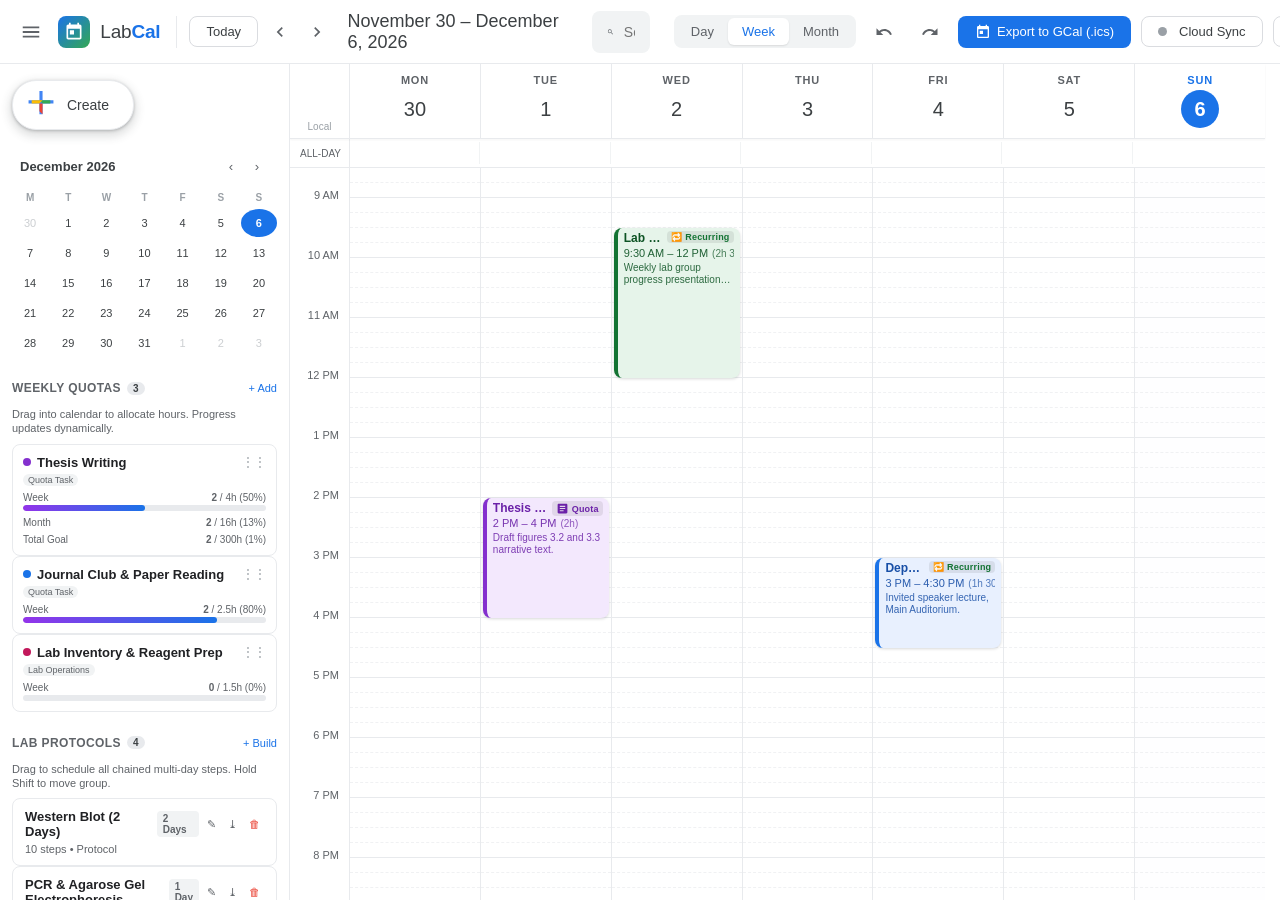
==== index.html @ bf4b74c9 "Add touch support and a phone layout The README advertises phone/tablet use, but every interaction w" ====
<!DOCTYPE html>
<html lang="en">
<head>
  <meta charset="UTF-8">
  <meta name="viewport" content="width=device-width, initial-scale=1.0">
  <title>LabCal - Biology & Research Calendar</title>
  <link rel="manifest" href="manifest.json">
  <link rel="icon" type="image/svg+xml" href="icons/icon.svg">
  <link rel="apple-touch-icon" href="icons/icon-192.png">
  <meta name="theme-color" content="#1a73e8">
  <meta name="mobile-web-app-capable" content="yes">
  <meta name="apple-mobile-web-app-capable" content="yes">
  <meta name="apple-mobile-web-app-status-bar-style" content="default">
  <meta name="apple-mobile-web-app-title" content="LabCal">
  <link rel="stylesheet" href="css/main.css">
  <link rel="stylesheet" href="css/calendar.css">
  <link rel="stylesheet" href="css/sidebar.css">
  <link rel="stylesheet" href="css/modal.css">
  <link rel="stylesheet" href="css/responsive.css">
</head>
<body>
  <!-- Top Application Header (Google Calendar Style) -->
  <header class="app-header">
    <div class="header-left">
      <button class="icon-btn" id="sidebarToggleBtn" title="Toggle Sidebar">
        <svg viewBox="0 0 24 24" width="22" height="22" fill="currentColor">
          <path d="M3 18h18v-2H3v2zm0-5h18v-2H3v2zm0-7v2h18V6H3z"/>
        </svg>
      </button>

      <a href="#" class="app-logo">
        <div class="app-logo-icon">
          <svg viewBox="0 0 24 24" width="20" height="20" fill="currentColor">
            <path d="M19 3h-1V1h-2v2H8V1H6v2H5c-1.1 0-2 .9-2 2v14c0 1.1.9 2 2 2h14c1.1 0 2-.9 2-2V5c0-1.1-.9-2-2-2zm0 16H5V8h14v11zM7 10h5v5H7z"/>
          </svg>
        </div>
        <div class="app-logo-text">Lab<span>Cal</span></div>
      </a>

      <div class="nav-controls">
        <button class="btn btn-outline" id="todayBtn">Today</button>
        <button class="icon-btn" id="prevBtn" title="Previous">
          <svg viewBox="0 0 24 24" width="20" height="20" fill="currentColor"><path d="M15.41 7.41L14 6l-6 6 6 6 1.41-1.41L10.83 12z"/></svg>
        </button>
        <button class="icon-btn" id="nextBtn" title="Next">
          <svg viewBox="0 0 24 24" width="20" height="20" fill="currentColor"><path d="M10 6L8.59 7.41 13.17 12l-4.58 4.59L10 18l6-6z"/></svg>
        </button>
        <div class="current-date-title" id="currentDateTitle">October 2026</div>
      </div>
    </div>

    <div class="header-middle">
      <div class="search-box">
        <svg viewBox="0 0 24 24"><path d="M15.5 14h-.79l-.28-.27A6.471 6.471 0 0 0 16 9.5 6.5 6.5 0 1 0 9.5 16c1.61 0 3.09-.59 4.23-1.57l.27.28v.79l5 4.99L20.49 19l-4.99-5zm-6 0C7.01 14 5 11.99 5 9.5S7.01 5 9.5 5 14 7.01 14 9.5 11.99 14 9.5 14z"/></svg>
        <input type="text" id="searchInput" placeholder="Search events, protocols, or bench notes..." autocomplete="off">
      </div>
    </div>

    <div class="header-right">
      <div class="view-selector">
        <button class="view-btn" data-view="day">Day</button>
        <button class="view-btn active" data-view="week">Week</button>
        <button class="view-btn" data-view="month">Month</button>
      </div>

      <button class="icon-btn" id="undoBtn" title="Undo (Ctrl+Z)">
        <svg viewBox="0 0 24 24" width="18" height="18" fill="currentColor"><path d="M12.5 8c-2.65 0-5.05.99-6.9 2.6L2 7v9h9l-3.62-3.62c1.39-1.16 3.16-1.88 5.12-1.88 3.54 0 6.55 2.31 7.6 5.5l2.37-.78C21.08 11.03 17.15 8 12.5 8z"/></svg>
      </button>

      <button class="icon-btn" id="redoBtn" title="Redo (Ctrl+Y)">
        <svg viewBox="0 0 24 24" width="18" height="18" fill="currentColor"><path d="M18.4 10.6C16.55 8.99 14.15 8 11.5 8c-4.65 0-8.58 3.03-9.96 7.22L3.9 16c1.05-3.19 4.05-5.5 7.6-5.5 1.95 0 3.73.72 5.12 1.88L13 16h9V7l-3.6 3.6z"/></svg>
      </button>

      <button class="btn btn-primary" id="directGcalBtn" title="Direct 1-Click Export to Google Calendar format (.ics)">
        <svg viewBox="0 0 24 24" width="16" height="16" fill="currentColor"><path d="M19 3h-1V1h-2v2H8V1H6v2H5c-1.1 0-2 .9-2 2v14c0 1.1.9 2 2 2h14c1.1 0 2-.9 2-2V5c0-1.1-.9-2-2-2zm0 16H5V8h14v11zM7 10h5v5H7z"/></svg>
        Export to GCal (.ics)
      </button>

      <button class="btn btn-outline" id="cloudSyncBtn" title="Cloud Sync & Multi-Device Settings">
        <span class="sync-dot sync-dot-local" id="cloudSyncIndicator"></span>
        <span id="cloudSyncLabel">Cloud Sync</span>
      </button>

      <button class="install-pwa-btn hidden" id="installPwaBtn" title="Install LabCal on this device">
        📲 Install App
      </button>

      <div class="export-dropdown-wrapper">
        <button class="btn btn-outline" id="exportMenuBtn">
          More ▾
        </button>
        <div class="create-menu-dropdown hidden" id="exportDropdown">
          <div class="create-menu-item" id="exportIcsBtn">
            <svg viewBox="0 0 24 24"><path d="M19 3h-1V1h-2v2H8V1H6v2H5c-1.1 0-2 .9-2 2v14c0 1.1.9 2 2 2h14c1.1 0 2-.9 2-2V5c0-1.1-.9-2-2-2zm0 16H5V8h14v11z"/></svg>
            Export iCalendar (.ics)
          </div>
          <div class="create-menu-item" id="exportJsonBtn">
            <svg viewBox="0 0 24 24"><path d="M14 2H6c-1.1 0-1.99.9-1.99 2L4 20c0 1.1.89 2 1.99 2H18c1.1 0 2-.9 2-2V8l-6-6zm2 16H8v-2h8v2zm0-4H8v-2h8v2zm-3-5V3.5L18.5 9H13z"/></svg>
            Export Full Backup (.json)
          </div>
          <div class="create-menu-item" id="importJsonTriggerBtn">
            <svg viewBox="0 0 24 24"><path d="M9 16h6v-6h4l-7-7-7 7h4v6zm-4 2h14v2H5v-2z"/></svg>
            Import Backup (.json)
          </div>
        </div>
      </div>
      <input type="file" id="jsonFileInput" accept=".json" class="hidden">
    </div>
  </header>

  <!-- Application Main Area -->
  <main class="app-main">
    <!-- Left Sidebar -->
    <aside class="app-sidebar" id="appSidebar">
      <!-- Create Action Button -->
      <div class="create-action-wrapper">
        <button class="btn-create-main" id="createMainBtn">
          <svg class="create-plus-icon" viewBox="0 0 36 36">
            <path fill="#4285F4" d="M16 16v14h4V16h14v-4H20V-2h-4v14H2v4z"/>
            <path fill="#34A853" d="M30 16H20l-4-4h14z"/>
            <path fill="#FBBC05" d="M6 16h10l4-4H6z"/>
            <path fill="#EA4335" d="M20 16v14l-4-4V16z"/>
          </svg>
          Create
        </button>
        <div class="create-menu-dropdown hidden" id="createDropdown">
          <div class="create-menu-item" id="createEventOption">
            <svg viewBox="0 0 24 24"><path d="M19 13h-6v6h-2v-6H5v-2h6V5h2v6h6v2z"/></svg>
            New Calendar Event
          </div>
          <div class="create-menu-item" id="createProtocolOption">
            <svg viewBox="0 0 24 24"><path d="M19 19v1a1 1 0 0 1-1 1H6a1 1 0 0 1-1-1v-1l4-5V8a1 1 0 0 1-1-1V5a1 1 0 0 1 1-1h6a1 1 0 0 1 1 1v2a1 1 0 0 1-1 1v6l4 5z"/></svg>
            Build Custom Protocol
          </div>
          <div class="create-menu-item" id="createQuotaOption">
            <svg viewBox="0 0 24 24"><path d="M19 3H5c-1.1 0-2 .9-2 2v14c0 1.1.9 2 2 2h14c1.1 0 2-.9 2-2V5c0-1.1-.9-2-2-2zm-5 14H7v-2h7v2zm3-4H7v-2h10v2zm0-4H7V7h10v2z"/></svg>
            Add Weekly Quota Goal
          </div>
        </div>
      </div>

      <!-- Mini Calendar Datepicker Widget -->
      <div class="mini-calendar-widget" id="miniCalendarWidget"></div>

      <!-- Weekly Quotas & Flexible Tasks Section -->
      <div class="sidebar-section">
        <div class="sidebar-section-header">
          <div class="sidebar-section-title">
            <span>Weekly Quotas</span>
            <span class="section-badge" id="quotaCountBadge">3</span>
          </div>
          <button class="section-action-btn" id="addQuotaLinkBtn">+ Add</button>
        </div>
        <p style="font-size: 11px; color: var(--google-grey-700); line-height: 1.3;">
          Drag into calendar to allocate hours. Progress updates dynamically.
        </p>
        <div class="quotas-list" id="sidebarQuotasList"></div>
      </div>

      <!-- Protocol Templates Library Section -->
      <div class="sidebar-section">
        <div class="sidebar-section-header">
          <div class="sidebar-section-title">
            <span>Lab Protocols</span>
            <span class="section-badge" id="protocolCountBadge">4</span>
          </div>
          <button class="section-action-btn" id="buildProtocolLinkBtn">+ Build</button>
        </div>
        <p style="font-size: 11px; color: var(--google-grey-700); line-height: 1.3;">
          Drag to schedule all chained multi-day steps. Hold Shift to move group.
        </p>
        <div class="protocols-list" id="sidebarProtocolsList"></div>
      </div>

      <!-- Quick Event Classes (Single Drag Chips) -->
      <div class="sidebar-section">
        <div class="sidebar-section-header">
          <div class="sidebar-section-title">Quick Event Classes</div>
          <button class="section-action-btn" id="addQuickClassLinkBtn">+ New</button>
        </div>
        <div class="event-classes-grid" id="sidebarEventClassesGrid"></div>
      </div>

      <!-- Category Filter Toggles -->
      <div class="sidebar-section">
        <div class="sidebar-section-header">
          <div class="sidebar-section-title">Filter Calendars</div>
          <button class="section-action-btn" id="addCategoryLinkBtn">+ New</button>
        </div>
        <div class="category-filters-list" id="sidebarCategoryFilters"></div>
      </div>
    </aside>

    <!-- Calendar Viewport -->
    <div class="cal-container" id="calendarContainer"></div>
  </main>

  <!-- Event Edit / View Modal -->
  <div class="modal-backdrop hidden" id="eventEditModal">
    <div class="modal-dialog">
      <div class="modal-header">
        <h3 class="modal-title" id="eventModalTitle">Edit Event</h3>
        <button class="modal-close-btn" id="eventModalCloseBtn">✕</button>
      </div>
      <div class="modal-body">
        <input type="hidden" id="editEventId">

        <div class="form-group full-width">
          <label>Event Title</label>
          <input type="text" class="input-text" id="editEventTitle" placeholder="e.g. SDS-PAGE Run">
        </div>

        <div style="margin-bottom: 12px; display: flex; align-items: center; gap: 8px;">
          <input type="checkbox" id="editEventIsAllDay" style="cursor: pointer; width: 15px; height: 15px; accent-color: var(--google-blue);">
          <label for="editEventIsAllDay" style="font-size: 13px; font-weight: 500; cursor: pointer; user-select: none;">All day / Multi-day banner event</label>
        </div>

        <div class="form-row-3" id="editEventTimeRow">
          <div class="form-group">
            <label>Date</label>
            <input type="date" class="input-text" id="editEventDate">
          </div>
          <div class="form-group">
            <label>Start Time</label>
            <input type="time" class="input-text" id="editEventStartTime" step="900">
          </div>
          <div class="form-group">
            <label>End Time</label>
            <input type="time" class="input-text" id="editEventEndTime" step="900">
          </div>
        </div>

        <div class="form-row-2 hidden" id="editEventDateRangeRow">
          <div class="form-group">
            <label>Start Date</label>
            <input type="date" class="input-text" id="editEventStartDate">
          </div>
          <div class="form-group">
            <label>End Date</label>
            <input type="date" class="input-text" id="editEventEndDate">
          </div>
        </div>

        <div class="form-row-2">
          <div class="form-group">
            <label>Category</label>
            <select class="input-select" id="editEventCategory">
              <option value="Meeting">Meeting (Green)</option>
              <option value="Protocol">Protocol (Blue)</option>
              <option value="Bench Work">Bench Work (Blue)</option>
              <option value="Quota Task">Cognitive / Quota Task (Purple)</option>
              <option value="Instrumentation">Instrumentation (Orange)</option>
              <option value="Lab Operations">Lab Operations (Pink)</option>
            </select>
          </div>
          <div class="form-group">
            <label>Color Accent</label>
            <select class="input-select" id="editEventColor">
              <option value="ocean">Ocean Blue</option>
              <option value="emerald">Emerald Green</option>
              <option value="lavender">Lavender Purple</option>
              <option value="amber">Amber Orange</option>
              <option value="rose">Rose Pink</option>
              <option value="cyan">Cyan Teal</option>
            </select>
          </div>
        </div>

        <div class="form-group full-width" id="protocolInfoBanner"></div>

        <div class="form-group full-width">
          <label>Bench Notes & Reagents</label>
          <textarea class="input-textarea" id="editEventNotes" rows="3" placeholder="Reagents, equipment booked, antibody dilutions, incubation temps..."></textarea>
        </div>
      </div>
      <div class="modal-footer">
        <button type="button" class="btn btn-outline" id="modalSplitBtn">Split</button>
        <button type="button" class="btn btn-outline" id="modalDuplicateBtn">Duplicate</button>
        <button type="button" class="btn btn-outline" style="color:var(--google-red); border-color:#fce8e6;" id="modalDeleteBtn">Delete</button>
        <button type="button" class="btn btn-primary" id="modalSaveBtn">Save Changes</button>
      </div>
    </div>
  </div>

  <!-- Interactive Protocol Builder Modal -->
  <div class="modal-backdrop hidden" id="protocolBuilderModal">
    <div class="modal-dialog modal-lg">
      <div class="modal-header">
        <h3 class="modal-title">Protocol Builder & Timeline Sequencer</h3>
        <button class="modal-close-btn" id="protoBuildCloseBtn">✕</button>
      </div>
      <div class="modal-body">
        <div class="form-row-3">
          <div class="form-group" style="grid-column: span 2;">
            <label>Protocol Name</label>
            <input type="text" class="input-text" id="protoBuildName" placeholder="e.g. Immunofluorescence Staining (2 Days)">
          </div>
          <div class="form-group">
            <label>Theme Color</label>
            <select class="input-select" id="protoBuildColor">
              <option value="ocean">Ocean Blue</option>
              <option value="emerald">Emerald Green</option>
              <option value="lavender">Lavender Purple</option>
              <option value="amber">Amber Orange</option>
              <option value="rose">Rose Pink</option>
              <option value="cyan">Cyan Teal</option>
            </select>
          </div>
        </div>

        <div class="form-row-2">
          <div class="form-group">
            <label>Category</label>
            <input type="text" class="input-text" id="protoBuildCategory" value="Molecular Biology">
          </div>
          <div class="form-group">
            <label>Description / Overview</label>
            <input type="text" class="input-text" id="protoBuildDesc" placeholder="Brief protocol objective or reference">
          </div>
        </div>

        <!-- Live Visual Timeline Preview -->
        <div class="proto-timeline-preview-container">
          <div class="timeline-preview-heading">Sequential Execution Timeline Preview</div>
          <div id="protoBuildTimelinePreview"></div>
        </div>

        <!-- Steps List Section -->
        <div class="proto-steps-section">
          <div class="proto-steps-header">
            <label style="font-size: 12px; font-weight:700;">Protocol Steps & Gaps</label>
            <button type="button" class="btn btn-secondary btn-sm" id="protoBuildAddStepBtn">+ Add Step</button>
          </div>
          <div id="protoBuildStepsList" style="display:flex; flex-direction:column; gap:10px;"></div>
        </div>
      </div>
      <div class="modal-footer">
        <button type="button" class="btn btn-outline" id="protoBuildCancelBtn">Cancel</button>
        <button type="button" class="btn btn-primary" id="protoBuildSaveBtn">Save Protocol to Library</button>
      </div>
    </div>
  </div>

  <!-- Weekly / Monthly / Total Quota Goal Setup & Edit Modal -->
  <div class="modal-backdrop hidden" id="quotaCreatorModal">
    <div class="modal-dialog">
      <div class="modal-header">
        <h3 class="modal-title" id="quotaModalTitle">Goal & Quota Setup</h3>
        <button class="modal-close-btn" id="quotaModalCloseBtn">✕</button>
      </div>
      <div class="modal-body">
        <input type="hidden" id="quotaEditId">
        <div class="form-group full-width">
          <label>Goal Title</label>
          <input type="text" class="input-text" id="quotaTitleInput" placeholder="e.g. Electrophysiology Basics, Thesis Writing, Deep Work">
        </div>
        <div class="form-row-3">
          <div class="form-group">
            <label>Weekly Target (h)</label>
            <input type="number" class="input-text" id="quotaWeeklyHoursInput" placeholder="e.g. 4.0 (optional)" step="0.5" min="0" max="168">
          </div>
          <div class="form-group">
            <label>Monthly Target (h)</label>
            <input type="number" class="input-text" id="quotaMonthlyHoursInput" placeholder="e.g. 16.0 (optional)" step="0.5" min="0" max="720">
          </div>
          <div class="form-group">
            <label>Total Goal (h)</label>
            <input type="number" class="input-text" id="quotaTotalHoursInput" placeholder="e.g. 300 (optional)" step="1" min="0" max="5000">
          </div>
        </div>
        <div class="form-row-2">
          <div class="form-group">
            <label>Color Accent</label>
            <select class="input-select" id="quotaColorSelect">
              <option value="lavender">Lavender Purple</option>
              <option value="ocean">Ocean Blue</option>
              <option value="emerald">Emerald Green</option>
              <option value="amber">Amber Orange</option>
              <option value="rose">Rose Pink</option>
              <option value="cyan">Cyan Teal</option>
            </select>
          </div>
          <div class="form-group">
            <label>Link Across Categories (Optional)</label>
            <div id="quotaCategoriesCheckboxes" style="display:flex; flex-wrap:wrap; gap:8px; margin-top:6px;"></div>
          </div>
        </div>
        <div class="form-group full-width">
          <label>Description / Notes</label>
          <input type="text" class="input-text" id="quotaDescInput" placeholder="Techniques, objectives, milestones...">
        </div>
      </div>
      <div class="modal-footer">
        <button type="button" class="btn btn-outline" id="quotaCancelBtn">Cancel</button>
        <button type="button" class="btn btn-primary" id="quotaSaveBtn">Save Goal</button>
      </div>
    </div>
  </div>

  <!-- Quick Event Class Edit / Create Modal -->
  <div class="modal-backdrop hidden" id="quickClassModal">
    <div class="modal-dialog" style="max-width: 440px;">
      <div class="modal-header">
        <h3 class="modal-title" id="quickClassModalTitle">Quick Event Class</h3>
        <button class="modal-close-btn" id="quickClassModalCloseBtn">✕</button>
      </div>
      <div class="modal-body">
        <input type="hidden" id="quickClassEditId">
        <div class="form-group full-width">
          <label>Class Title</label>
          <input type="text" class="input-text" id="quickClassTitleInput" placeholder="e.g. Patch Clamp, Western Blot Preparation">
        </div>
        <div class="form-row-2">
          <div class="form-group">
            <label>Default Duration (Minutes)</label>
            <input type="number" class="input-text" id="quickClassDurationInput" value="60" step="15" min="15" max="720">
          </div>
          <div class="form-group">
            <label>Category</label>
            <select class="input-select" id="quickClassCategorySelect"></select>
          </div>
        </div>
        <div class="form-group full-width">
          <label>Color Accent</label>
          <select class="input-select" id="quickClassColorSelect">
            <option value="ocean">Ocean Blue</option>
            <option value="emerald">Emerald Green</option>
            <option value="lavender">Lavender Purple</option>
            <option value="amber">Amber Orange</option>
            <option value="rose">Rose Pink</option>
            <option value="cyan">Cyan Teal</option>
          </select>
        </div>
      </div>
      <div class="modal-footer">
        <button type="button" class="btn btn-outline" id="quickClassCancelBtn">Cancel</button>
        <button type="button" class="btn btn-primary" id="quickClassSaveBtn">Save Class</button>
      </div>
    </div>
  </div>

  <!-- Calendar Category / Filter Edit / Create Modal -->
  <div class="modal-backdrop hidden" id="categoryModal">
    <div class="modal-dialog" style="max-width: 420px;">
      <div class="modal-header">
        <h3 class="modal-title" id="categoryModalTitle">Calendar Category</h3>
        <button class="modal-close-btn" id="categoryModalCloseBtn">✕</button>
      </div>
      <div class="modal-body">
        <input type="hidden" id="categoryEditOldName">
        <div class="form-group full-width">
          <label>Category Name</label>
          <input type="text" class="input-text" id="categoryNameInput" placeholder="e.g. Teaching, Computational, Clinical">
        </div>
        <div class="form-group full-width">
          <label>Color Accent</label>
          <select class="input-select" id="categoryColorSelect">
            <option value="ocean">Ocean Blue</option>
            <option value="emerald">Emerald Green</option>
            <option value="lavender">Lavender Purple</option>
            <option value="amber">Amber Orange</option>
            <option value="rose">Rose Pink</option>
            <option value="cyan">Cyan Teal</option>
          </select>
        </div>
      </div>
      <div class="modal-footer">
        <button type="button" class="btn btn-outline" id="categoryCancelBtn">Cancel</button>
        <button type="button" class="btn btn-primary" id="categorySaveBtn">Save Category</button>
      </div>
    </div>
  </div>

  <!-- Floating Quick Create Popover (GCal style) -->
  <div class="quick-create-popover hidden" id="quickCreatePopover">
    <div class="popover-header">
      <input type="text" class="popover-title-input" id="popoverTitleInput" placeholder="Add title" autocomplete="off">
      <button class="popover-close-btn" id="popoverCloseBtn" title="Close (Esc)">✕</button>
    </div>
    <div class="popover-body">
      <div class="popover-time-row">
        <svg viewBox="0 0 24 24" width="16" height="16" fill="currentColor"><path d="M11.99 2C6.47 2 2 6.48 2 12s4.47 10 9.99 10C17.52 22 22 17.52 22 12S17.52 2 11.99 2zM12 20c-4.42 0-8-3.58-8-8s3.58-8 8-8 8 3.58 8 8-3.58 8-8 8zm.5-13H11v6l5.25 3.15.75-1.23-4.5-2.67z"/></svg>
        <span id="popoverTimeLabel">10:00 AM – 11:00 AM</span>
      </div>
      <div class="popover-controls-row">
        <select class="input-select popover-select" id="popoverCategorySelect"></select>
      </div>
    </div>
    <div class="popover-footer">
      <button type="button" class="btn btn-outline btn-sm" id="popoverMoreOptionsBtn">More options</button>
      <button type="button" class="btn btn-primary btn-sm" id="popoverSaveBtn">Save</button>
    </div>
  </div>

  <!-- Recurring Series Occurrence Edit Prompt Modal -->
  <div class="modal-backdrop hidden" id="seriesPromptModal">
    <div class="modal-dialog" style="max-width: 440px;">
      <div class="modal-header">
        <h3 class="modal-title" id="seriesPromptTitle">Edit Recurring Event</h3>
        <button class="modal-close-btn" id="seriesPromptCloseBtn">✕</button>
      </div>
      <div class="modal-body">
        <p style="font-size: 13px; color: var(--google-grey-800); margin-bottom: 8px;" id="seriesPromptDescription">
          This is an occurrence of a recurring series. How would you like to apply your changes?
        </p>
        <div style="display: flex; flex-direction: column; gap: 10px; margin-top: 6px;">
          <label style="display: flex; align-items: flex-start; gap: 10px; font-size: 13px; cursor: pointer;">
            <input type="radio" name="seriesEditScope" value="this" checked style="margin-top: 3px;">
            <div>
              <strong>This occurrence only</strong>
              <div style="font-size: 11px; color: var(--google-grey-700);">Changes apply only to this specific date.</div>
            </div>
          </label>
          <label style="display: flex; align-items: flex-start; gap: 10px; font-size: 13px; cursor: pointer;">
            <input type="radio" name="seriesEditScope" value="following" style="margin-top: 3px;">
            <div>
              <strong>This and all following events</strong>
              <div style="font-size: 11px; color: var(--google-grey-700);">Applies changes from this date forward.</div>
            </div>
          </label>
          <label style="display: flex; align-items: flex-start; gap: 10px; font-size: 13px; cursor: pointer;">
            <input type="radio" name="seriesEditScope" value="all" style="margin-top: 3px;">
            <div>
              <strong>All events in series</strong>
              <div style="font-size: 11px; color: var(--google-grey-700);">Modifies every occurrence across the calendar.</div>
            </div>
          </label>
        </div>
      </div>
      <div class="modal-footer">
        <button type="button" class="btn btn-outline" id="seriesPromptCancelBtn">Cancel</button>
        <button type="button" class="btn btn-primary" id="seriesPromptConfirmBtn">Apply</button>
      </div>
    </div>
  </div>

  <!-- Cloud Sync Conflict Modal -->
  <div class="modal-backdrop hidden" id="syncConflictModal">
    <div class="modal-dialog" style="max-width: 460px;">
      <div class="modal-header">
        <h3 class="modal-title">Sync Conflict</h3>
      </div>
      <div class="modal-body">
        <p style="font-size: 13px; color: var(--google-grey-800); margin-bottom: 8px;" id="syncConflictDescription">
          The cloud copy was changed on another device, and this device also has changes that were not synced yet.
          Which version do you want to keep? The other version will be replaced.
        </p>
        <p style="font-size: 12px; color: var(--google-grey-700);">
          Tip: download a backup of this device first if you are unsure.
        </p>
      </div>
      <div class="modal-footer" style="flex-wrap: wrap; gap: 8px;">
        <button type="button" class="btn btn-outline" id="syncConflictBackupBtn">Download backup of this device</button>
        <button type="button" class="btn btn-outline" id="syncConflictCancelBtn">Decide later</button>
        <button type="button" class="btn btn-outline" id="syncConflictCloudBtn">Use cloud version</button>
        <button type="button" class="btn btn-primary" id="syncConflictLocalBtn">Keep this device's version</button>
      </div>
    </div>
  </div>

  <!-- Right-Click Context Menu -->
  <div class="context-menu hidden" id="eventContextMenu">
    <div class="context-menu-item" data-action="edit">
      <svg viewBox="0 0 24 24"><path d="M3 17.25V21h3.75L17.81 9.94l-3.75-3.75L3 17.25zM20.71 7.04c.39-.39.39-1.02 0-1.41l-2.34-2.34a.9959.9959 0 0 0-1.41 0l-1.83 1.83 3.75 3.75 1.83-1.83z"/></svg>
      Edit Details...
    </div>
    <div class="context-menu-item" data-action="split">
      <svg viewBox="0 0 24 24"><path d="M19 15v4H5v-4h14m1-2H4c-.55 0-1 .45-1 1v6c0 .55.45 1 1 1h16c.55 0 1-.45 1-1v-6c0-.55-.45-1-1-1zm-1-8V9H5V5h14m1-2H4c-.55 0-1 .45-1 1v6c0 .55.45 1 1 1h16c.55 0 1-.45 1-1V4c0-.55-.45-1-1-1z"/></svg>
      Split in Half
    </div>
    <div class="context-menu-item" data-action="duplicate">
      <svg viewBox="0 0 24 24"><path d="M16 1H4c-1.1 0-2 .9-2 2v14h2V3h12V1zm3 4H8c-1.1 0-2 .9-2 2v14c0 1.1.9 2 2 2h11c1.1 0 2-.9 2-2V7c0-1.1-.9-2-2-2zm0 16H8V7h11v14z"/></svg>
      Duplicate
    </div>
    <div class="context-menu-divider"></div>
    <div class="context-menu-item" data-action="shift-group">
      <svg viewBox="0 0 24 24"><path d="M10 9h4V6h3l-5-5-5 5h3v3zm-1 1H6V7l-5 5 5 5v-3h3v-4zm14 2l-5-5v3h-3v4h3v3l5-5zm-9 3h-4v3H7l5 5 5-5h-3v-3z"/></svg>
      Shift Entire Protocol Run...
    </div>
    <div class="context-menu-item" data-action="cascade-shift">
      <svg viewBox="0 0 24 24"><path d="M16 13h-3V3h-2v10H8l4 4 4-4zM4 19v2h16v-2H4z"/></svg>
      Cascade Downstream Steps...
    </div>
    <div class="context-menu-item danger-item" data-action="delete-group">
      <svg viewBox="0 0 24 24"><path d="M6 19c0 1.1.9 2 2 2h8c1.1 0 2-.9 2-2V7H6v12zM19 4h-3.5l-1-1h-5l-1 1H5v2h14V4z"/></svg>
      Delete Entire Protocol Run
    </div>
    <div class="context-menu-divider"></div>
    <div class="context-menu-item danger-item" data-action="delete">
      <svg viewBox="0 0 24 24"><path d="M6 19c0 1.1.9 2 2 2h8c1.1 0 2-.9 2-2V7H6v12zM19 4h-3.5l-1-1h-5l-1 1H5v2h14V4z"/></svg>
      Delete Event
    </div>
  </div>

  <!-- Hidden File Input for Single Protocol Import -->
  <input type="file" id="protocolFileInput" accept=".json,.protocol.json" class="hidden">

  <!-- Cloud Sync & Multi-Device Setup Modal -->
  <div class="modal-overlay hidden" id="cloudSyncModal">
    <div class="modal-card" style="max-width: 580px;">
      <div class="modal-header">
        <div class="modal-title">☁️ Multi-Device Cloud Sync</div>
        <button class="modal-close-btn" id="cloudSyncCloseBtn">&times;</button>
      </div>
      <div class="modal-body">
        <!-- Live Connection Status Card -->
        <div class="sync-status-card" id="syncStatusCard">
          <div class="sync-status-info">
            <span class="sync-dot sync-dot-local" id="syncModalStatusDot"></span>
            <div>
              <div class="sync-status-text" id="syncModalStatusText">Local Storage Only</div>
              <div class="sync-status-subtext" id="syncModalStatusSubtext">Not connected to cloud</div>
            </div>
          </div>
          <div style="display:flex; gap:6px;">
            <button class="btn btn-primary hidden" id="syncNowBtn" style="padding: 6px 12px; font-size:12px;">Sync Now</button>
            <button class="btn btn-outline hidden" id="signOutBtn" style="padding: 6px 12px; font-size:12px;">Disconnect</button>
          </div>
        </div>

        <!-- Navigation Tabs -->
        <div class="sync-tabs-nav">
          <button class="sync-tab-btn active" data-tab="account" id="tabAccountBtn">Account & Login</button>
          <button class="sync-tab-btn" data-tab="config" id="tabConfigBtn">Database & Privacy (E2EE)</button>
          <button class="sync-tab-btn" data-tab="guide" id="tabGuideBtn">60s Setup Guide</button>
        </div>

        <!-- Tab 1: Account Login / Signup -->
        <div id="syncTabAccount">
          <div id="authFormsContainer">
            <div class="modal-form-row">
              <label class="modal-label">Email Address</label>
              <input type="email" class="modal-input" id="syncEmailInput" placeholder="scientist@university.edu">
            </div>
            <div class="modal-form-row">
              <label class="modal-label">Password</label>
              <input type="password" class="modal-input" id="syncPasswordInput" placeholder="••••••••••••">
            </div>
            <div style="display:flex; gap:10px; margin-top:14px;">
              <button class="btn btn-primary" id="signInBtn" style="flex:1;">Sign In</button>
              <button class="btn btn-outline" id="signUpBtn" style="flex:1;">Create Account</button>
            </div>
          </div>
          <div id="authLoggedInView" class="hidden" style="padding:14px 0; text-align:center;">
            <p style="font-size:13px; color:var(--google-grey-700); margin-bottom:12px;">
              Your calendar automatically synchronizes in real time across all devices.
            </p>
            <button class="btn btn-primary" id="triggerSyncNowBtn">🔄 Synchronize Now</button>
          </div>
        </div>

        <!-- Tab 2: Database Settings & E2EE -->
        <div id="syncTabConfig" class="hidden">
          <div class="modal-form-row">
            <label class="modal-label">Supabase Project URL</label>
            <input type="text" class="modal-input" id="syncSupabaseUrlInput" placeholder="https://your-project-id.supabase.co">
            <span style="font-size:11px; color:var(--google-grey-600);">Found in Supabase: Project Settings &rarr; API &rarr; Project URL</span>
          </div>
          <div class="modal-form-row">
            <label class="modal-label">Supabase Public Anon Key</label>
            <input type="password" class="modal-input" id="syncAnonKeyInput" placeholder="eyJhbGciOiJIUzI1NiIsInR5cCI6IkpXVCJ9...">
            <span style="font-size:11px; color:var(--google-grey-600);">Found in Supabase: Project Settings &rarr; API &rarr; Project API keys (anon / public)</span>
          </div>

          <div class="e2ee-callout-box">
            <div style="font-weight:700; display:flex; align-items:center; gap:6px; margin-bottom:4px;">
              🔒 Optional Client-Side Encryption (Zero-Knowledge AES-GCM-256)
            </div>
            <div>
              Set a Passphrase to encrypt all calendar events, protocols, and notes in your browser <strong>before</strong> sending them to the cloud. Even Supabase cannot read your research.
            </div>
          </div>

          <div class="modal-form-row">
            <label class="modal-label">Encryption Passphrase (Optional)</label>
            <input type="password" class="modal-input" id="syncPassphraseInput" placeholder="Leave empty for standard cloud storage">
          </div>

          <div style="display:flex; justify-content:flex-end; margin-top:12px;">
            <button class="btn btn-primary" id="saveSyncConfigBtn">Save Configuration</button>
          </div>
        </div>

        <!-- Tab 3: Setup Guide -->
        <div id="syncTabGuide" class="hidden">
          <div style="font-size:13px; line-height:1.5; color:var(--google-grey-800);">
            <p style="margin-bottom:8px;"><strong>How to get free 24/7 cloud sync in 60 seconds:</strong></p>
            <ol style="padding-left:18px; margin-bottom:12px;">
              <li style="margin-bottom:6px;">Go to <a href="https://supabase.com" target="_blank" style="color:var(--google-blue); font-weight:500;">supabase.com</a> and sign in (free tier).</li>
              <li style="margin-bottom:6px;">Click <strong>New Project</strong> (e.g. name it <code>LabCal</code>).</li>
              <li style="margin-bottom:6px;">Open the <strong>SQL Editor</strong> on the left, paste the snippet below, and click <strong>Run</strong>:</li>
            </ol>
            <div class="sql-code-container">
              <button class="sql-copy-btn" id="copySqlBtn">Copy SQL</button>
              <pre id="sqlSnippetBox" style="margin:0; font-family:inherit;"></pre>
            </div>
            <ol start="4" style="padding-left:18px; margin-top:12px;">
              <li style="margin-bottom:6px;">Go to <strong>Project Settings &rarr; API</strong>, copy your <strong>URL</strong> and <strong>anon key</strong> into the Database Settings tab here.</li>
              <li>Sign up or log in with your email in the Account tab. Done! All your devices will now sync 24/7.</li>
            </ol>
          </div>
        </div>
      </div>
      <div class="modal-footer">
        <button class="btn btn-outline" id="cloudSyncDoneBtn">Close</button>
      </div>
    </div>
  </div>

  <!-- Toast Notification Container -->
  <div class="app-toast" id="appToast">Notification</div>

  <!-- Main JavaScript Bootstrap -->
  <script type="module" src="js/app.js"></script>
</body>
</html>
---- css/main.css ----
/**
 * Lab Calendar - Main Design System & Layout
 * Google Calendar Aesthetic: Clean, Airy, Clutter-Free, Material 3
 */

:root {
  /* Google Calendar Palette */
  --google-blue: #1a73e8;
  --google-blue-hover: #174ea6;
  --google-blue-light: #e8f0fe;
  --google-grey-50: #f8f9fa;
  --google-grey-100: #f1f3f4;
  --google-grey-200: #e8eaed;
  --google-grey-300: #dadce0;
  --google-grey-500: #9aa0a6;
  --google-grey-700: #5f6368;
  --google-grey-800: #3c4043;
  --google-grey-900: #202124;
  --google-red: #ea4335;
  --google-green: #34a853;
  --google-yellow: #fbbc04;

  /* Accent Event Colors */
  --color-ocean-bg: #e8f0fe;
  --color-ocean-border: #1a73e8;
  --color-ocean-text: #174ea6;

  --color-emerald-bg: #e6f4ea;
  --color-emerald-border: #137333;
  --color-emerald-text: #0d5324;

  --color-lavender-bg: #f3e8fd;
  --color-lavender-border: #8430ce;
  --color-lavender-text: #6b21a8;

  --color-amber-bg: #fef7e0;
  --color-amber-border: #b06000;
  --color-amber-text: #8a4b00;

  --color-rose-bg: #fce4ec;
  --color-rose-border: #c2185b;
  --color-rose-text: #ad1457;

  --color-cyan-bg: #e0f7fa;
  --color-cyan-border: #00838f;
  --color-cyan-text: #006064;

  /* Dimensions */
  --header-height: 64px;
  --sidebar-width: 290px;
  --time-gutter-width: 60px;

  /* Typography */
  --font-family: 'Google Sans', -apple-system, BlinkMacSystemFont, 'Segoe UI', Roboto, Helvetica, Arial, sans-serif;
  --radius-sm: 4px;
  --radius-md: 8px;
  --radius-lg: 12px;
  --radius-pill: 24px;
  --shadow-sm: 0 1px 2px 0 rgba(60,64,67,0.3), 0 1px 3px 1px rgba(60,64,67,0.15);
  --shadow-md: 0 1px 3px 0 rgba(60,64,67,0.3), 0 4px 8px 3px rgba(60,64,67,0.15);
  --shadow-lg: 0 8px 16px 0 rgba(60,64,67,0.2);
}

*, *::before, *::after {
  box-sizing: border-box;
  margin: 0;
  padding: 0;
}

body {
  font-family: var(--font-family);
  background-color: #ffffff;
  color: var(--google-grey-900);
  height: 100vh;
  overflow: hidden;
  display: flex;
  flex-direction: column;
  -webkit-font-smoothing: antialiased;
}

/* App Header */
.app-header {
  height: var(--header-height);
  border-bottom: 1px solid var(--google-grey-200);
  display: flex;
  align-items: center;
  justify-content: space-between;
  padding: 0 16px;
  background-color: #ffffff;
  z-index: 100;
  flex-shrink: 0;
}

.header-left {
  display: flex;
  align-items: center;
  gap: 12px;
}

.app-logo {
  display: flex;
  align-items: center;
  gap: 10px;
  text-decoration: none;
  color: var(--google-grey-800);
  padding-right: 16px;
  border-right: 1px solid var(--google-grey-200);
}

.app-logo-icon {
  width: 32px;
  height: 32px;
  background: linear-gradient(135deg, #1a73e8, #34a853);
  border-radius: var(--radius-md);
  display: flex;
  align-items: center;
  justify-content: center;
  color: white;
}

.app-logo-text {
  font-size: 19px;
  font-weight: 500;
  letter-spacing: -0.2px;
  color: var(--google-grey-800);
}

.app-logo-text span {
  color: var(--google-blue);
  font-weight: 600;
}

/* Nav Controls */
.nav-controls {
  display: flex;
  align-items: center;
  gap: 8px;
}

.current-date-title {
  font-size: 18px;
  font-weight: 500;
  color: var(--google-grey-800);
  min-width: 200px;
  margin-left: 8px;
}

/* Header Middle (Search) */
.header-middle {
  flex: 1;
  max-width: 600px;
  margin: 0 24px;
}

.search-box {
  display: flex;
  align-items: center;
  background-color: var(--google-grey-100);
  border-radius: var(--radius-md);
  padding: 0 14px;
  height: 42px;
  transition: all 0.2s ease;
  border: 1px solid transparent;
}

.search-box:focus-within {
  background-color: #ffffff;
  border-color: var(--google-blue);
  box-shadow: 0 1px 3px rgba(0,0,0,0.1);
}

.search-box svg {
  width: 18px;
  height: 18px;
  fill: var(--google-grey-700);
  margin-right: 10px;
}

.search-box input {
  border: none;
  background: transparent;
  width: 100%;
  font-size: 14px;
  font-family: inherit;
  color: var(--google-grey-900);
  outline: none;
}

/* Header Right */
.header-right {
  display: flex;
  align-items: center;
  gap: 10px;
}

.view-selector {
  display: flex;
  background-color: var(--google-grey-100);
  border-radius: var(--radius-md);
  padding: 3px;
}

.view-btn {
  border: none;
  background: transparent;
  padding: 6px 14px;
  font-size: 13px;
  font-weight: 500;
  color: var(--google-grey-700);
  border-radius: 6px;
  cursor: pointer;
  transition: all 0.15s ease;
}

.view-btn.active {
  background-color: #ffffff;
  color: var(--google-blue);
  box-shadow: 0 1px 2px rgba(0,0,0,0.1);
}

/* Buttons */
.btn {
  display: inline-flex;
  align-items: center;
  gap: 6px;
  padding: 7px 16px;
  border-radius: var(--radius-md);
  font-size: 13px;
  font-weight: 500;
  cursor: pointer;
  border: 1px solid transparent;
  transition: all 0.15s ease;
  font-family: inherit;
  white-space: nowrap;
}

.btn-primary {
  background-color: var(--google-blue);
  color: #ffffff;
}
.btn-primary:hover {
  background-color: var(--google-blue-hover);
  box-shadow: 0 1px 3px rgba(26,115,232,0.3);
}

.btn-outline {
  border-color: var(--google-grey-300);
  background-color: #ffffff;
  color: var(--google-grey-800);
}
.btn-outline:hover {
  background-color: var(--google-grey-50);
  border-color: var(--google-grey-500);
}

.export-dropdown-wrapper {
  position: relative;
}

.export-dropdown-wrapper .create-menu-dropdown {
  right: 0;
  left: auto;
  width: 250px;
}

.btn-secondary {
  background-color: var(--google-grey-100);
  color: var(--google-grey-800);
}
.btn-secondary:hover {
  background-color: var(--google-grey-200);
}

.icon-btn {
  width: 36px;
  height: 36px;
  border-radius: 50%;
  border: none;
  background: transparent;
  display: inline-flex;
  align-items: center;
  justify-content: center;
  color: var(--google-grey-700);
  cursor: pointer;
  transition: background-color 0.15s ease;
}
.icon-btn:hover {
  background-color: var(--google-grey-100);
}

/* App Main Container */
.app-main {
  display: flex;
  flex: 1;
  overflow: hidden;
  position: relative;
}

/* General Utilities */
.hidden {
  display: none !important;
}

.badge-icon {
  width: 13px;
  height: 13px;
  display: inline-block;
  vertical-align: middle;
}
---- css/calendar.css ----
/**
 * Lab Calendar - Calendar Grid & Event Cards Styling
 * High-precision time grid, overlapping cards, resize handles, and linked protocol glow
 */

.cal-container {
  flex: 1;
  display: flex;
  flex-direction: column;
  overflow: hidden;
  position: relative;
  background-color: #ffffff;
}

.cal-grid-wrapper {
  display: flex;
  flex-direction: column;
  height: 100%;
  overflow: hidden;
  scrollbar-gutter: stable;
}

/* Header Row */
.cal-header-row {
  display: flex;
  border-bottom: 1px solid var(--google-grey-200);
  background-color: #ffffff;
  z-index: 10;
  flex-shrink: 0;
  box-shadow: 0 1px 2px rgba(60,64,67,0.05);
  padding-right: var(--scrollbar-width, 17px);
}

.cal-header-gutter {
  width: var(--time-gutter-width);
  min-width: var(--time-gutter-width);
  border-right: 1px solid var(--google-grey-200);
  display: flex;
  align-items: flex-end;
  justify-content: center;
  padding-bottom: 6px;
}

.timezone-label {
  font-size: 10px;
  color: var(--google-grey-500);
  font-weight: 500;
}

.cal-day-headers {
  display: flex;
  flex: 1;
}

.cal-day-header {
  flex: 1;
  display: flex;
  flex-direction: column;
  align-items: center;
  padding: 10px 0;
  border-right: 1px solid var(--google-grey-200);
  cursor: pointer;
  transition: background-color 0.15s ease;
  user-select: none;
}
.cal-day-header:last-child {
  border-right: none;
}
.cal-day-header:hover {
  background-color: var(--google-grey-50);
}

.day-name {
  font-size: 11px;
  font-weight: 600;
  letter-spacing: 0.8px;
  text-transform: uppercase;
  color: var(--google-grey-700);
  margin-bottom: 4px;
}

.day-number {
  width: 38px;
  height: 38px;
  border-radius: 50%;
  display: flex;
  align-items: center;
  justify-content: center;
  font-size: 20px;
  font-weight: 400;
  color: var(--google-grey-800);
  transition: all 0.15s ease;
}

.cal-day-header.is-today .day-name {
  color: var(--google-blue);
  font-weight: 700;
}

.today-badge {
  background-color: var(--google-blue) !important;
  color: #ffffff !important;
  font-weight: 600;
}

/* Scrollable Time Grid Body */
.cal-scroll-body {
  flex: 1;
  overflow-y: scroll;
  overflow-x: hidden;
  position: relative;
  background-color: #ffffff;
}

.cal-grid-content {
  display: flex;
  min-height: 1440px; /* 24h * 60px */
  position: relative;
}

/* Time Gutter (Left) */
.cal-time-gutter {
  width: var(--time-gutter-width);
  min-width: var(--time-gutter-width);
  border-right: 1px solid var(--google-grey-200);
  background-color: #ffffff;
  user-select: none;
  flex-shrink: 0;
}

.time-label-slot {
  height: 60px;
  position: relative;
  border-bottom: 1px solid transparent;
}

.time-label-slot span {
  position: absolute;
  top: -9px;
  right: 10px;
  font-size: 11px;
  color: var(--google-grey-700);
  font-weight: 400;
}

/* Day Columns Grid */
.cal-day-columns {
  display: flex;
  flex: 1;
  position: relative;
}

.cal-day-column {
  flex: 1;
  position: relative;
  border-right: 1px solid var(--google-grey-200);
  min-width: 100px;
}
.cal-day-column:last-child {
  border-right: none;
}

.cal-day-column.is-today-col {
  background-color: rgba(232, 240, 254, 0.08);
}

/* Hour Rows */
.cal-hour-row {
  height: 60px;
  position: relative;
  border-bottom: 1px solid var(--google-grey-200);
  box-sizing: border-box;
}

/* 15-Minute Quarter Guides */
.cal-quarter-slot {
  height: 15px;
  border-bottom: 1px dashed rgba(218, 220, 224, 0.4);
}
.cal-quarter-slot:last-child {
  border-bottom: none;
}

/* Live Current Time Line */
.current-time-line {
  position: absolute;
  left: 0;
  right: 0;
  height: 2px;
  background-color: var(--google-red);
  z-index: 25;
  pointer-events: none;
}

.current-time-line::before {
  content: '';
  position: absolute;
  left: -5px;
  top: -4px;
  width: 10px;
  height: 10px;
  border-radius: 50%;
  background-color: var(--google-red);
}

/* Event Cards */
.cal-event-card {
  position: absolute;
  border-radius: var(--radius-md);
  padding: 3px 6px;
  box-sizing: border-box;
  overflow: hidden;
  cursor: grab;
  user-select: none;
  z-index: 15;
  box-shadow: 0 1px 3px rgba(60,64,67,0.2);
  transition: transform 0.1s ease, box-shadow 0.15s ease, border-color 0.15s ease;
  display: flex;
  flex-direction: column;
  justify-content: flex-start;
  font-size: 12px;
}

.cal-event-card:hover {
  z-index: 20 !important;
  box-shadow: 0 4px 8px rgba(60,64,67,0.3);
}

.cal-event-card.is-being-dragged {
  opacity: 0.6;
  cursor: grabbing;
  z-index: 30 !important;
}

.cal-event-card.is-resizing {
  opacity: 0.85;
  z-index: 30 !important;
}

/* Color Schemes */
.color-ocean {
  background-color: var(--color-ocean-bg);
  border-left: 4px solid var(--color-ocean-border);
  color: var(--color-ocean-text);
}
.color-emerald {
  background-color: var(--color-emerald-bg);
  border-left: 4px solid var(--color-emerald-border);
  color: var(--color-emerald-text);
}
.color-lavender {
  background-color: var(--color-lavender-bg);
  border-left: 4px solid var(--color-lavender-border);
  color: var(--color-lavender-text);
}
.color-amber {
  background-color: var(--color-amber-bg);
  border-left: 4px solid var(--color-amber-border);
  color: var(--color-amber-text);
}
.color-rose {
  background-color: var(--color-rose-bg);
  border-left: 4px solid var(--color-rose-border);
  color: var(--color-rose-text);
}
.color-cyan {
  background-color: var(--color-cyan-bg);
  border-left: 4px solid var(--color-cyan-border);
  color: var(--color-cyan-text);
}

/* Passive / Incubation Hatched Pattern */
.cal-event-card.is-passive-step {
  opacity: 0.62;
  z-index: 5 !important;
  background-image: repeating-linear-gradient(
    45deg,
    transparent,
    transparent 7px,
    rgba(0, 0, 0, 0.05) 7px,
    rgba(0, 0, 0, 0.05) 14px
  );
  border-left-style: dashed;
}

.cal-event-card.is-passive-step:hover {
  opacity: 0.92;
  z-index: 22 !important;
}

.passive-pill {
  font-size: 9px;
  font-weight: 700;
  padding: 1px 4px;
  border-radius: 3px;
  background: rgba(0, 0, 0, 0.08);
  margin-left: 3px;
}

/* Broken Sequence Warning */
.broken-chain-warning {
  background: #fef7e0;
  color: #b06000;
  border: 1px solid #f2994a;
  border-radius: 3px;
  padding: 1px 4px;
  font-size: 9px;
  font-weight: 700;
  margin: 1px 0;
  white-space: nowrap;
  overflow: hidden;
  text-overflow: ellipsis;
}

/* Recurring Series Badge */
.recurring-badge {
  background: rgba(52, 168, 83, 0.15);
  color: #137333;
}

/* Linked Protocol Highlight */
.cal-event-card.linked-group-highlight {
  outline: 2.5px solid var(--google-blue);
  box-shadow: 0 0 12px rgba(26, 115, 232, 0.45);
  animation: pulseGroup 1.6s infinite alternate;
}

@keyframes pulseGroup {
  0% { transform: scale(1.0); }
  100% { transform: scale(1.015); }
}

/* Card Content Structure */
.event-card-inner {
  height: 100%;
  display: flex;
  flex-direction: column;
  overflow: hidden;
}

.event-card-header {
  display: flex;
  align-items: flex-start;
  justify-content: space-between;
  gap: 4px;
}

.event-title {
  font-weight: 600;
  font-size: 12px;
  line-height: 1.25;
  white-space: nowrap;
  overflow: hidden;
  text-overflow: ellipsis;
  flex: 1;
}

.step-counter-badge {
  display: inline-flex;
  align-items: center;
  gap: 3px;
  background: rgba(0, 0, 0, 0.08);
  border-radius: 4px;
  padding: 1px 4px;
  font-size: 9px;
  font-weight: 700;
  letter-spacing: 0.2px;
  white-space: nowrap;
}

.event-time-row {
  display: flex;
  align-items: center;
  gap: 4px;
  font-size: 11px;
  opacity: 0.9;
  margin-top: 1px;
  white-space: nowrap;
}

.event-duration {
  font-size: 10px;
  opacity: 0.8;
}

.event-notes-preview {
  font-size: 10px;
  opacity: 0.85;
  margin-top: 3px;
  line-height: 1.2;
  overflow: hidden;
  display: -webkit-box;
  -webkit-line-clamp: 2;
  -webkit-box-orient: vertical;
}

.protocol-shift-tip {
  font-size: 9px;
  font-style: italic;
  opacity: 0.75;
  margin-top: auto;
  padding-top: 2px;
}

/* Resize Handles */
.resize-handle {
  position: absolute;
  left: 0;
  right: 0;
  height: 6px;
  cursor: ns-resize;
  z-index: 5;
}
.resize-handle-top {
  top: 0;
}
.resize-handle-bottom {
  bottom: 0;
}
.cal-event-card:hover .resize-handle {
  background-color: rgba(0, 0, 0, 0.1);
}

/* Ghost Preview Box for Drop */
.cal-ghost-preview {
  position: absolute;
  background-color: rgba(26, 115, 232, 0.2);
  border: 2px dashed var(--google-blue);
  border-radius: var(--radius-md);
  pointer-events: none;
  z-index: 100;
  display: none;
  padding: 4px 8px;
  box-sizing: border-box;
}

.ghost-time {
  font-size: 11px;
  font-weight: 600;
  color: var(--google-blue);
}

.ghost-extra {
  font-size: 10px;
  color: var(--google-grey-800);
  font-weight: 500;
  margin-top: 2px;
}

/* Month View Styling */
.cal-month-view {
  display: flex;
  flex-direction: column;
  height: 100%;
  overflow-y: auto;
}

.month-header-row {
  display: flex;
  border-bottom: 1px solid var(--google-grey-200);
  background-color: #ffffff;
}

.month-day-name {
  flex: 1;
  text-align: center;
  padding: 8px 0;
  font-size: 11px;
  font-weight: 600;
  text-transform: uppercase;
  color: var(--google-grey-700);
  border-right: 1px solid var(--google-grey-200);
}
.month-day-name:last-child {
  border-right: none;
}

.month-weeks-container {
  display: flex;
  flex-direction: column;
  flex: 1;
  background-color: #ffffff;
}

.month-week-row {
  position: relative;
  flex: 1;
  display: flex;
  flex-direction: column;
  min-height: 110px;
  border-bottom: 1px solid var(--google-grey-200);
}

.month-week-days-bg {
  position: absolute;
  top: 0;
  left: 0;
  right: 0;
  bottom: 0;
  display: grid;
  grid-template-columns: repeat(7, 1fr);
  pointer-events: auto;
}

.month-cell {
  border-right: 1px solid var(--google-grey-200);
  padding: 4px;
  cursor: pointer;
  background-color: #ffffff;
  display: flex;
  flex-direction: column;
  transition: background-color 0.12s ease;
  user-select: none;
}
.month-cell:last-child {
  border-right: none;
}
.month-cell:hover {
  background-color: var(--google-grey-50);
}
.month-cell.other-month {
  background-color: #fbfbfb;
  opacity: 0.65;
}
.month-cell.is-today {
  background-color: rgba(232, 240, 254, 0.3);
}
.month-cell.is-drag-selected {
  background-color: rgba(26, 115, 232, 0.16) !important;
  box-shadow: inset 0 0 0 2px var(--google-blue);
}

.month-date-number {
  font-size: 12px;
  font-weight: 500;
  width: 24px;
  height: 24px;
  border-radius: 50%;
  display: flex;
  align-items: center;
  justify-content: center;
  z-index: 1;
  color: var(--google-grey-800);
}

.month-week-events-layer {
  position: relative;
  z-index: 2;
  margin-top: 26px; /* below day numbers */
  display: grid;
  grid-template-columns: repeat(7, 1fr);
  grid-auto-flow: dense;
  grid-gap: 2px 3px;
  padding: 2px;
  pointer-events: none; /* lets clicks pass through to empty day cell areas */
}

.month-multiday-bar {
  pointer-events: auto;
  display: flex;
  align-items: center;
  gap: 4px;
  height: 21px;
  padding: 1px 6px;
  font-size: 11px;
  font-weight: 600;
  border-radius: 4px;
  cursor: pointer;
  overflow: hidden;
  text-overflow: ellipsis;
  white-space: nowrap;
  box-shadow: 0 1px 2px rgba(0,0,0,0.1);
  transition: transform 0.1s ease, box-shadow 0.1s ease;
  z-index: 3;
}
.month-multiday-bar:hover {
  transform: translateY(-1px);
  box-shadow: 0 2px 4px rgba(0,0,0,0.15);
  z-index: 10;
}
.month-multiday-bar.is-continuation-left {
  border-top-left-radius: 0;
  border-bottom-left-radius: 0;
  border-left: 3px dashed rgba(255,255,255,0.7);
}
.month-multiday-bar.is-continuation-right {
  border-top-right-radius: 0;
  border-bottom-right-radius: 0;
  border-right: 3px dashed rgba(255,255,255,0.7);
}

.month-event-pill {
  pointer-events: auto;
  display: flex;
  align-items: center;
  gap: 4px;
  height: 20px;
  padding: 1px 5px;
  font-size: 11px;
  font-weight: 500;
  border-radius: 4px;
  cursor: pointer;
  overflow: hidden;
  text-overflow: ellipsis;
  white-space: nowrap;
  background-color: transparent;
  transition: background-color 0.1s ease;
}
.month-event-pill:hover {
  background-color: rgba(60,64,67,0.08);
}

/* All-Day & Multi-Day Row */
.cal-allday-row {
  display: flex;
  border-bottom: 1px solid var(--google-grey-200);
  background-color: #ffffff;
  z-index: 9;
  flex-shrink: 0;
  min-height: 28px;
  padding-right: var(--scrollbar-width, 17px);
}

.cal-allday-gutter {
  width: var(--time-gutter-width);
  min-width: var(--time-gutter-width);
  border-right: 1px solid var(--google-grey-200);
  display: flex;
  align-items: center;
  justify-content: flex-end;
  padding-right: 8px;
  font-size: 10px;
  color: var(--google-grey-700);
  text-transform: uppercase;
  font-weight: 500;
}

.cal-allday-grid {
  display: grid;
  flex: 1;
  grid-auto-flow: dense;
  grid-gap: 2px;
  padding: 3px 2px;
  position: relative;
  min-height: 28px;
}

.cal-allday-cell {
  position: relative;
  height: 100%;
  border-right: 1px solid var(--google-grey-100);
  pointer-events: auto;
  cursor: pointer;
}

.cal-allday-cell:last-child {
  border-right: none;
}

.cal-allday-cell:hover {
  background-color: rgba(26, 115, 232, 0.04);
}

.cal-allday-bar {
  display: flex;
  align-items: center;
  border-radius: 4px;
  padding: 2px 6px;
  font-size: 11px;
  font-weight: 600;
  height: 22px;
  overflow: hidden;
  text-overflow: ellipsis;
  white-space: nowrap;
  cursor: pointer;
  z-index: 2;
  box-shadow: 0 1px 2px rgba(0,0,0,0.1);
  transition: transform 0.1s ease, box-shadow 0.1s ease;
}

.cal-allday-bar:hover {
  transform: translateY(-1px);
  box-shadow: 0 2px 4px rgba(0,0,0,0.15);
  z-index: 5;
}

/* Active card that sits on top of a passive step */
.cal-event-card.has-passive-underlay {
  box-shadow: -2px 0 6px rgba(0, 0, 0, 0.08), 0 1px 3px rgba(0, 0, 0, 0.12);
  border-left: 3px solid currentColor;
}

/* Passive Left Indicator Ribbon */
.cal-event-card.is-passive-step .passive-left-strip {
  position: absolute;
  left: 0;
  top: 0;
  bottom: 0;
  width: 24px;
  display: flex;
  flex-direction: column;
  align-items: center;
  justify-content: flex-start;
  padding-top: 4px;
  border-right: 1px dashed rgba(25, 103, 210, 0.4);
  background: rgba(25, 103, 210, 0.08);
  font-size: 11px;
  pointer-events: auto;
  cursor: pointer;
  z-index: 6;
}

.cal-event-card.is-passive-step .passive-vertical-text {
  writing-mode: vertical-rl;
  text-orientation: mixed;
  transform: rotate(180deg);
  font-size: 9px;
  font-weight: 700;
  letter-spacing: 0.5px;
  text-transform: uppercase;
  color: var(--google-blue);
  margin-top: 4px;
  opacity: 0.9;
}

/* GCal Draft Event creation box */
.cal-draft-event {
  position: absolute;
  left: 2px;
  right: 2px;
  background-color: rgba(232, 240, 254, 0.9);
  border: 2px solid var(--google-blue);
  border-radius: 4px;
  z-index: 25;
  pointer-events: none;
  display: flex;
  flex-direction: column;
  padding: 4px 6px;
  box-shadow: 0 2px 6px rgba(26, 115, 232, 0.35);
  transition: height 0.05s linear;
}

.cal-draft-event .draft-time-label {
  font-size: 11px;
  font-weight: 700;
  color: var(--google-blue);
}

.cal-draft-event .draft-prompt-text {
  font-size: 10px;
  color: var(--google-grey-700);
}

/* Floating Quick Create Popover */
.quick-create-popover {
  position: fixed;
  z-index: 1000;
  width: 320px;
  background: #ffffff;
  border-radius: 8px;
  box-shadow: 0 4px 16px rgba(60, 64, 67, 0.25), 0 1px 3px rgba(60, 64, 67, 0.15);
  padding: 16px;
  display: flex;
  flex-direction: column;
  gap: 12px;
  animation: popoverFadeIn 0.15s ease-out;
}

@keyframes popoverFadeIn {
  from { opacity: 0; transform: scale(0.96); }
  to { opacity: 1; transform: scale(1); }
}

.popover-header {
  display: flex;
  align-items: center;
  justify-content: space-between;
  gap: 8px;
}

.popover-title-input {
  flex: 1;
  font-size: 16px;
  font-weight: 500;
  border: none;
  border-bottom: 2px solid var(--google-blue);
  padding: 4px 0;
  outline: none;
  color: var(--google-grey-900);
}

.popover-title-input::placeholder {
  color: var(--google-grey-500);
}

.popover-close-btn {
  background: none;
  border: none;
  color: var(--google-grey-700);
  cursor: pointer;
  font-size: 14px;
  padding: 4px;
  border-radius: 50%;
  display: flex;
  align-items: center;
  justify-content: center;
}

.popover-close-btn:hover {
  background-color: var(--google-grey-100);
}

.popover-body {
  display: flex;
  flex-direction: column;
  gap: 10px;
}

.popover-time-row {
  display: flex;
  align-items: center;
  gap: 8px;
  font-size: 12px;
  color: var(--google-grey-800);
  font-weight: 500;
}

.popover-controls-row {
  display: flex;
  gap: 8px;
}

.popover-select {
  flex: 1;
  padding: 6px 8px;
  font-size: 12px;
}

.popover-footer {
  display: flex;
  align-items: center;
  justify-content: flex-end;
  gap: 8px;
  margin-top: 4px;
}
---- css/sidebar.css ----
/**
 * Lab Calendar - Sidebar Styling
 * Google Calendar Style: Mini Month Picker, Draggable Quota Cards, Protocol Library
 */

.app-sidebar {
  width: var(--sidebar-width);
  min-width: var(--sidebar-width);
  border-right: 1px solid var(--google-grey-200);
  background-color: #ffffff;
  display: flex;
  flex-direction: column;
  overflow-y: auto;
  padding: 16px 12px;
  gap: 20px;
  flex-shrink: 0;
  transition: transform 0.2s ease, width 0.2s ease;
  user-select: none;
}

.app-sidebar.collapsed {
  transform: translateX(-100%);
  width: 0;
  min-width: 0;
  padding: 0;
  border-right: none;
}

/* Primary Action Button Dropdown (+ Create) */
.create-action-wrapper {
  position: relative;
}

.btn-create-main {
  display: inline-flex;
  align-items: center;
  gap: 12px;
  padding: 10px 24px 10px 14px;
  border-radius: var(--radius-pill);
  background-color: #ffffff;
  border: 1px solid var(--google-grey-200);
  box-shadow: 0 1px 3px 0 rgba(60,64,67,0.3), 0 4px 8px 3px rgba(60,64,67,0.15);
  font-size: 14px;
  font-weight: 500;
  color: var(--google-grey-800);
  cursor: pointer;
  transition: all 0.2s ease;
  font-family: inherit;
}

.btn-create-main:hover {
  box-shadow: 0 2px 6px 0 rgba(60,64,67,0.3), 0 6px 10px 4px rgba(60,64,67,0.15);
  background-color: #fafafa;
}

.create-plus-icon {
  width: 28px;
  height: 28px;
}

.create-menu-dropdown {
  position: absolute;
  top: calc(100% + 6px);
  left: 0;
  width: 220px;
  background: #ffffff;
  border-radius: var(--radius-md);
  box-shadow: var(--shadow-lg);
  border: 1px solid var(--google-grey-200);
  padding: 6px 0;
  z-index: 200;
}

.create-menu-item {
  display: flex;
  align-items: center;
  gap: 10px;
  padding: 8px 16px;
  font-size: 13px;
  color: var(--google-grey-800);
  cursor: pointer;
  transition: background-color 0.15s ease;
}

.create-menu-item:hover {
  background-color: var(--google-grey-100);
}

.create-menu-item svg {
  width: 16px;
  height: 16px;
  fill: var(--google-grey-700);
}

/* Mini Calendar Widget */
.mini-calendar-widget {
  background: #ffffff;
}

.mini-cal-header {
  display: flex;
  align-items: center;
  justify-content: space-between;
  padding: 4px 8px;
  margin-bottom: 6px;
}

.mini-cal-title {
  font-size: 13px;
  font-weight: 600;
  color: var(--google-grey-800);
}

.mini-cal-nav {
  display: flex;
  gap: 2px;
}

.mini-cal-nav-btn {
  background: transparent;
  border: none;
  cursor: pointer;
  width: 24px;
  height: 24px;
  border-radius: 50%;
  display: flex;
  align-items: center;
  justify-content: center;
  color: var(--google-grey-700);
}
.mini-cal-nav-btn:hover {
  background-color: var(--google-grey-100);
}

.mini-cal-days-grid {
  display: grid;
  grid-template-columns: repeat(7, 1fr);
  gap: 2px;
  text-align: center;
}

.mini-day-header {
  font-size: 10px;
  font-weight: 600;
  color: var(--google-grey-500);
  padding: 4px 0;
}

.mini-date-cell {
  font-size: 11px;
  height: 28px;
  display: flex;
  align-items: center;
  justify-content: center;
  border-radius: 50%;
  cursor: pointer;
  color: var(--google-grey-800);
  transition: all 0.1s ease;
}

.mini-date-cell:hover {
  background-color: var(--google-grey-200);
}

.mini-date-cell.other-month {
  color: var(--google-grey-500);
  opacity: 0.5;
}

.mini-date-cell.is-selected {
  background-color: var(--google-blue-light);
  color: var(--google-blue);
  font-weight: 600;
}

.mini-date-cell.is-today {
  background-color: var(--google-blue);
  color: #ffffff;
  font-weight: 600;
}

/* Sidebar Sections */
.sidebar-section {
  display: flex;
  flex-direction: column;
  gap: 8px;
}

.sidebar-section-header {
  display: flex;
  align-items: center;
  justify-content: space-between;
  padding: 4px 0;
  cursor: pointer;
}

.sidebar-section-title {
  font-size: 12px;
  font-weight: 700;
  letter-spacing: 0.4px;
  text-transform: uppercase;
  color: var(--google-grey-700);
  display: flex;
  align-items: center;
  gap: 6px;
}

.section-badge {
  background-color: var(--google-grey-200);
  border-radius: 10px;
  padding: 1px 6px;
  font-size: 10px;
  color: var(--google-grey-800);
}

.section-action-btn {
  background: transparent;
  border: none;
  font-size: 11px;
  color: var(--google-blue);
  font-weight: 500;
  cursor: pointer;
}
.section-action-btn:hover {
  text-decoration: underline;
}

/* Draggable Weekly Quotas */
.quota-card {
  background-color: #ffffff;
  border: 1px solid var(--google-grey-200);
  border-radius: var(--radius-md);
  padding: 10px;
  cursor: grab;
  transition: all 0.15s ease;
  position: relative;
}

.quota-card:hover {
  border-color: var(--color-lavender-border);
  box-shadow: 0 2px 6px rgba(107, 33, 168, 0.15);
  transform: translateY(-1px);
}

.quota-card.is-dragging-source {
  opacity: 0.5;
  cursor: grabbing;
}

.quota-card-top {
  display: flex;
  align-items: center;
  justify-content: space-between;
  margin-bottom: 4px;
}

.quota-card-title {
  font-size: 13px;
  font-weight: 600;
  color: var(--google-grey-900);
  display: flex;
  align-items: center;
  gap: 6px;
}

.quota-drag-handle {
  color: var(--google-grey-500);
  font-size: 12px;
}

.quota-stats {
  display: flex;
  align-items: center;
  justify-content: space-between;
  font-size: 11px;
  color: var(--google-grey-700);
  margin-bottom: 6px;
}

.quota-progress-track {
  height: 6px;
  background-color: var(--google-grey-200);
  border-radius: 3px;
  overflow: hidden;
}

.quota-progress-bar {
  height: 100%;
  background: linear-gradient(90deg, #9334ea, #1a73e8);
  border-radius: 3px;
  transition: width 0.3s ease;
}

.quota-progress-bar.is-complete {
  background: var(--google-green);
}

.quota-progress-bar.is-over {
  background: linear-gradient(90deg, #ea4335, #fbbc04);
}

.quota-stats.is-over-text {
  color: #b06000;
  font-weight: 600;
}

/* Protocol Cards */
.protocol-card {
  background-color: #ffffff;
  border: 1px solid var(--google-grey-200);
  border-radius: var(--radius-md);
  padding: 10px 12px;
  cursor: grab;
  transition: all 0.15s ease;
  display: flex;
  flex-direction: column;
  gap: 4px;
  position: relative;
}

.protocol-card-actions {
  display: flex;
  align-items: center;
  gap: 4px;
}

.protocol-action-btn {
  background: transparent;
  border: none;
  cursor: pointer;
  padding: 2px 4px;
  border-radius: 4px;
  color: var(--google-grey-700);
  font-size: 11px;
}
.protocol-action-btn:hover {
  background: var(--google-grey-100);
  color: var(--google-blue);
}

.protocol-card:hover {
  border-color: var(--google-blue);
  box-shadow: 0 2px 6px rgba(26, 115, 232, 0.15);
  transform: translateY(-1px);
}

.protocol-card.is-dragging-source {
  opacity: 0.5;
  cursor: grabbing;
}

.protocol-card-header {
  display: flex;
  align-items: center;
  justify-content: space-between;
}

.protocol-card-name {
  font-size: 13px;
  font-weight: 600;
  color: var(--google-grey-900);
}

.protocol-days-badge {
  font-size: 10px;
  font-weight: 600;
  padding: 2px 6px;
  border-radius: 4px;
  background-color: var(--google-grey-100);
  color: var(--google-grey-700);
}

.protocol-card-meta {
  font-size: 11px;
  color: var(--google-grey-700);
}

/* Quick Event Classes (Chips) */
.event-classes-grid {
  display: flex;
  flex-wrap: wrap;
  gap: 6px;
}

.event-class-chip {
  display: inline-flex;
  align-items: center;
  gap: 6px;
  padding: 5px 10px;
  border-radius: var(--radius-pill);
  font-size: 12px;
  font-weight: 500;
  border: 1px solid var(--google-grey-200);
  background-color: #ffffff;
  cursor: grab;
  transition: all 0.15s ease;
  position: relative;
}

.event-class-chip:hover {
  border-color: var(--google-grey-500);
  background-color: var(--google-grey-50);
}

.chip-color-dot {
  width: 8px;
  height: 8px;
  border-radius: 50%;
  flex-shrink: 0;
}

.chip-actions {
  display: none;
  align-items: center;
  gap: 2px;
  margin-left: 2px;
}

.event-class-chip:hover .chip-actions {
  display: inline-flex;
}

.chip-btn {
  background: none;
  border: none;
  font-size: 10px;
  color: var(--google-grey-700);
  cursor: pointer;
  padding: 0 2px;
  border-radius: 2px;
}

.chip-btn:hover {
  background-color: var(--google-grey-200);
  color: var(--google-grey-900);
}

/* Visibility Filters */
.category-filters-list {
  display: flex;
  flex-direction: column;
  gap: 4px;
}

.filter-item {
  display: flex;
  align-items: center;
  justify-content: space-between;
  padding: 3px 4px;
  border-radius: 4px;
  font-size: 12px;
  color: var(--google-grey-800);
  cursor: pointer;
  transition: background-color 0.1s ease;
}

.filter-item:hover {
  background-color: var(--google-grey-50);
}

.filter-left {
  display: flex;
  align-items: center;
  gap: 8px;
}

.filter-actions {
  display: none;
  align-items: center;
  gap: 2px;
}

.filter-item:hover .filter-actions {
  display: flex;
}

.filter-action-btn {
  background: none;
  border: none;
  font-size: 10px;
  color: var(--google-grey-700);
  cursor: pointer;
  padding: 1px 3px;
  border-radius: 2px;
}

.filter-action-btn:hover {
  background-color: var(--google-grey-200);
  color: var(--google-grey-900);
}

.filter-checkbox {
  accent-color: var(--google-blue);
  cursor: pointer;
}

/* Quota Multi-target tags & actions */
.quota-actions {
  display: none;
  align-items: center;
  gap: 4px;
}

.quota-card:hover .quota-actions {
  display: flex;
}

.quota-action-btn {
  background: none;
  border: none;
  font-size: 11px;
  color: var(--google-grey-700);
  cursor: pointer;
  padding: 1px 3px;
  border-radius: 3px;
}

.quota-action-btn:hover {
  background-color: var(--google-grey-200);
  color: var(--google-grey-900);
}

.quota-categories-tags {
  display: flex;
  flex-wrap: wrap;
  gap: 4px;
  margin-top: 4px;
}

.quota-category-tag {
  font-size: 9px;
  font-weight: 500;
  padding: 1px 5px;
  border-radius: 8px;
  background-color: var(--google-grey-100);
  color: var(--google-grey-700);
}

.quota-multi-metrics {
  display: flex;
  flex-direction: column;
  gap: 6px;
  margin-top: 6px;
}

.quota-metric-row {
  display: flex;
  flex-direction: column;
  gap: 2px;
}

.quota-metric-label {
  display: flex;
  justify-content: space-between;
  font-size: 10px;
  color: var(--google-grey-700);
}
---- css/modal.css ----
/**
 * Lab Calendar - Modal Dialogs, Context Menu & Toast Notifications
 * Material Design Modal styles, step editor forms, timeline preview
 */

/* Modal Backdrop */
.modal-backdrop {
  position: fixed;
  inset: 0;
  background-color: rgba(32, 33, 36, 0.6);
  display: flex;
  align-items: center;
  justify-content: center;
  z-index: 1000;
  padding: 20px;
  backdrop-filter: blur(2px);
  animation: fadeIn 0.15s ease;
}

@keyframes fadeIn {
  from { opacity: 0; }
  to { opacity: 1; }
}

/* Modal Dialog */
.modal-dialog {
  background-color: #ffffff;
  border-radius: var(--radius-lg);
  box-shadow: var(--shadow-lg);
  width: 100%;
  max-width: 650px;
  max-height: 90vh;
  display: flex;
  flex-direction: column;
  overflow: hidden;
  animation: slideUp 0.2s ease;
}

.modal-dialog.modal-lg {
  max-width: 820px;
}

@keyframes slideUp {
  from { transform: translateY(20px); opacity: 0; }
  to { transform: translateY(0); opacity: 1; }
}

.modal-header {
  display: flex;
  align-items: center;
  justify-content: space-between;
  padding: 16px 20px;
  border-bottom: 1px solid var(--google-grey-200);
}

.modal-title {
  font-size: 17px;
  font-weight: 600;
  color: var(--google-grey-900);
}

.modal-close-btn {
  background: transparent;
  border: none;
  font-size: 20px;
  color: var(--google-grey-700);
  cursor: pointer;
  border-radius: 50%;
  width: 32px;
  height: 32px;
  display: flex;
  align-items: center;
  justify-content: center;
}
.modal-close-btn:hover {
  background-color: var(--google-grey-100);
}

.modal-body {
  padding: 20px;
  overflow-y: auto;
  display: flex;
  flex-direction: column;
  gap: 16px;
}

.modal-footer {
  display: flex;
  align-items: center;
  justify-content: flex-end;
  gap: 10px;
  padding: 14px 20px;
  border-top: 1px solid var(--google-grey-200);
  background-color: var(--google-grey-50);
}

/* Form Controls */
.form-group {
  display: flex;
  flex-direction: column;
  gap: 4px;
}

.form-group.full-width {
  grid-column: 1 / -1;
}

.form-group label {
  font-size: 11px;
  font-weight: 600;
  text-transform: uppercase;
  letter-spacing: 0.3px;
  color: var(--google-grey-700);
}

.input-text, .input-select, .input-textarea {
  font-family: inherit;
  font-size: 13px;
  padding: 8px 12px;
  border-radius: var(--radius-md);
  border: 1px solid var(--google-grey-300);
  outline: none;
  transition: border-color 0.15s ease;
  background-color: #ffffff;
}
.input-text:focus, .input-select:focus, .input-textarea:focus {
  border-color: var(--google-blue);
  box-shadow: 0 0 0 2px var(--google-blue-light);
}

.input-sm {
  font-size: 12px;
  padding: 6px 8px;
  border-radius: var(--radius-sm);
  border: 1px solid var(--google-grey-300);
  outline: none;
  background-color: #ffffff;
}
.input-sm:focus {
  border-color: var(--google-blue);
}

.form-row-2 {
  display: grid;
  grid-template-columns: 1fr 1fr;
  gap: 12px;
}

.form-row-3 {
  display: grid;
  grid-template-columns: 1fr 1fr 1fr;
  gap: 12px;
}

/* Protocol Builder Step Editor */
.proto-steps-section {
  display: flex;
  flex-direction: column;
  gap: 10px;
}

.proto-steps-header {
  display: flex;
  align-items: center;
  justify-content: space-between;
}

.proto-step-editor-card {
  background-color: var(--google-grey-50);
  border: 1px solid var(--google-grey-200);
  border-radius: var(--radius-md);
  padding: 12px;
  display: flex;
  flex-direction: column;
  gap: 10px;
}

.step-card-header {
  display: flex;
  align-items: center;
  justify-content: space-between;
}

.step-card-num-badge {
  font-size: 11px;
  font-weight: 700;
  background: var(--google-grey-200);
  padding: 2px 8px;
  border-radius: 10px;
  color: var(--google-grey-800);
}

.step-card-actions {
  display: flex;
  gap: 4px;
}

.icon-btn-sm {
  width: 24px;
  height: 24px;
  border: 1px solid var(--google-grey-300);
  background: #ffffff;
  border-radius: var(--radius-sm);
  cursor: pointer;
  font-size: 11px;
  display: flex;
  align-items: center;
  justify-content: center;
}
.icon-btn-sm:hover:not(:disabled) {
  background-color: var(--google-grey-100);
}
.icon-btn-sm:disabled {
  opacity: 0.4;
  cursor: default;
}
.icon-btn-sm.btn-delete:hover {
  background-color: #fce8e6;
  color: var(--google-red);
  border-color: var(--google-red);
}

.step-form-grid {
  display: grid;
  grid-template-columns: repeat(4, 1fr);
  gap: 8px;
}

/* Timeline Live Preview in Builder */
.proto-timeline-preview-container {
  background-color: #f8f9fa;
  border: 1px dashed var(--google-grey-300);
  border-radius: var(--radius-md);
  padding: 12px;
  display: flex;
  flex-direction: column;
  gap: 10px;
}

.timeline-preview-heading {
  font-size: 11px;
  font-weight: 700;
  text-transform: uppercase;
  color: var(--google-grey-700);
}

.timeline-day-block {
  display: flex;
  flex-direction: column;
  gap: 6px;
}

.timeline-day-title {
  font-size: 11px;
  font-weight: 600;
  color: var(--google-blue);
}

.timeline-steps-chain {
  display: flex;
  flex-wrap: wrap;
  gap: 6px;
}

.timeline-step-pill {
  display: inline-flex;
  align-items: center;
  gap: 6px;
  padding: 4px 8px;
  border-radius: var(--radius-sm);
  font-size: 11px;
  box-shadow: 0 1px 2px rgba(0,0,0,0.06);
}

.timeline-step-pill.is-wait {
  border-style: dashed;
}

.pill-badge {
  font-size: 9px;
  font-weight: 700;
  opacity: 0.8;
}

.pill-content {
  display: flex;
  flex-direction: column;
}

.pill-name {
  font-weight: 600;
}

.pill-meta {
  font-size: 9px;
  opacity: 0.75;
}

/* Right Click Context Menu */
.context-menu {
  position: fixed;
  background: #ffffff;
  border-radius: var(--radius-md);
  box-shadow: var(--shadow-lg);
  border: 1px solid var(--google-grey-200);
  min-width: 190px;
  padding: 4px 0;
  z-index: 2000;
  animation: fadeIn 0.1s ease;
}

.context-menu-item {
  display: flex;
  align-items: center;
  gap: 10px;
  padding: 8px 14px;
  font-size: 12px;
  color: var(--google-grey-800);
  cursor: pointer;
  transition: background-color 0.1s ease;
}

.context-menu-item:hover {
  background-color: var(--google-grey-100);
}

.context-menu-item.danger-item {
  color: var(--google-red);
}
.context-menu-item.danger-item:hover {
  background-color: #fce8e6;
}

.context-menu-divider {
  height: 1px;
  background-color: var(--google-grey-200);
  margin: 4px 0;
}

.context-menu-item svg {
  width: 15px;
  height: 15px;
  fill: currentColor;
}

/* Toast Floating Notification */
.app-toast {
  position: fixed;
  bottom: 24px;
  left: 50%;
  transform: translateX(-50%) translateY(50px);
  background-color: #323232;
  color: #ffffff;
  padding: 10px 20px;
  border-radius: var(--radius-pill);
  font-size: 13px;
  box-shadow: var(--shadow-md);
  z-index: 3000;
  opacity: 0;
  pointer-events: none;
  transition: transform 0.25s cubic-bezier(0.4, 0, 0.2, 1), opacity 0.25s ease;
  max-width: 90vw;
  text-align: center;
}

.app-toast.is-visible {
  transform: translateX(-50%) translateY(0);
  opacity: 1;
}

/* Cloud Sync Header Badge & Indicator Dots */
.sync-dot {
  width: 9px;
  height: 9px;
  border-radius: 50%;
  display: inline-block;
  margin-right: 6px;
  vertical-align: middle;
  transition: background-color 0.2s ease;
}
.sync-dot-local {
  background-color: var(--google-grey-500);
}
.sync-dot-synced {
  background-color: #1e8e3e;
  box-shadow: 0 0 0 2px rgba(30, 142, 62, 0.2);
}
.sync-dot-syncing {
  background-color: #f9ab00;
  animation: pulseSync 1.2s infinite ease-in-out;
}
.sync-dot-error {
  background-color: #d93025;
}

@keyframes pulseSync {
  0% { transform: scale(0.9); opacity: 0.6; }
  50% { transform: scale(1.3); opacity: 1; }
  100% { transform: scale(0.9); opacity: 0.6; }
}

/* Cloud Sync Modal Elements */
.sync-status-card {
  display: flex;
  align-items: center;
  justify-content: space-between;
  padding: 12px 16px;
  background-color: var(--google-grey-50);
  border: 1px solid var(--google-grey-200);
  border-radius: var(--radius-md);
  margin-bottom: 16px;
}
.sync-status-info {
  display: flex;
  align-items: center;
  gap: 10px;
}
.sync-status-text {
  font-size: 13px;
  font-weight: 500;
  color: var(--google-grey-800);
}
.sync-status-subtext {
  font-size: 11px;
  color: var(--google-grey-600);
}

.sync-tabs-nav {
  display: flex;
  border-bottom: 1px solid var(--google-grey-200);
  margin-bottom: 16px;
  gap: 12px;
}
.sync-tab-btn {
  background: none;
  border: none;
  padding: 8px 12px;
  font-size: 13px;
  font-weight: 500;
  color: var(--google-grey-700);
  cursor: pointer;
  border-bottom: 2px solid transparent;
  transition: all 0.15s ease;
}
.sync-tab-btn:hover {
  color: var(--google-blue);
}
.sync-tab-btn.active {
  color: var(--google-blue);
  border-bottom-color: var(--google-blue);
  font-weight: 600;
}

.e2ee-callout-box {
  background: #f3e8fd;
  border: 1px solid #d8b4fe;
  border-radius: var(--radius-md);
  padding: 12px;
  margin-top: 12px;
  margin-bottom: 16px;
  font-size: 12px;
  color: #581c87;
  line-height: 1.45;
}

.sql-code-container {
  position: relative;
  background-color: #202124;
  color: #e8eaed;
  border-radius: var(--radius-md);
  padding: 14px;
  font-family: monospace;
  font-size: 12px;
  line-height: 1.5;
  overflow-x: auto;
  max-height: 160px;
}
.sql-copy-btn {
  position: absolute;
  top: 8px;
  right: 8px;
  background: rgba(255, 255, 255, 0.15);
  color: #ffffff;
  border: none;
  border-radius: 4px;
  padding: 4px 8px;
  font-size: 11px;
  cursor: pointer;
  transition: background 0.15s ease;
}
.sql-copy-btn:hover {
  background: rgba(255, 255, 255, 0.3);
}

.install-pwa-btn {
  background: linear-gradient(135deg, #1a73e8, #185abc);
  color: white;
  border: none;
  padding: 6px 12px;
  border-radius: var(--radius-md);
  font-size: 12px;
  font-weight: 500;
  cursor: pointer;
  display: inline-flex;
  align-items: center;
  gap: 6px;
  transition: transform 0.1s ease, box-shadow 0.1s ease;
}
.install-pwa-btn:hover {
  transform: translateY(-1px);
  box-shadow: 0 2px 4px rgba(26, 115, 232, 0.3);
}
---- css/responsive.css ----
/**
 * Lab Calendar - Touch & Small-Screen Layout
 * Loaded last so these rules override the desktop styles.
 */

/* Touch: keep native scrolling, but no text selection / iOS callout while long-pressing */
.cal-day-column,
.cal-event-card,
.month-cell {
  -webkit-user-select: none;
  user-select: none;
  -webkit-touch-callout: none;
}

/* Sidebar item armed for tap-to-place (touch fallback for drag & drop) */
.is-armed-source {
  outline: 2px solid var(--google-blue);
  outline-offset: 2px;
  background-color: var(--google-blue-light, #e8f0fe);
}

@media (max-width: 768px) {
  body {
    height: 100dvh;
  }

  /* Header: two compact rows instead of one overflowing row */
  .app-header {
    height: auto;
    flex-wrap: wrap;
    row-gap: 6px;
    padding: 8px 12px;
  }

  .header-left {
    order: 1;
    flex: 1 1 100%;
    min-width: 0;
    gap: 4px;
  }

  .app-logo {
    display: none;
  }

  .nav-controls {
    min-width: 0;
    gap: 2px;
  }

  .current-date-title {
    font-size: 15px;
    min-width: 0;
    white-space: nowrap;
    overflow: hidden;
    text-overflow: ellipsis;
    margin-left: 4px;
  }

  .header-right {
    order: 2;
    flex: 1 1 100%;
    flex-wrap: wrap;
    gap: 4px;
  }

  .header-right .icon-btn {
    width: 32px;
    height: 32px;
  }

  #cloudSyncBtn .sync-dot {
    margin-right: 0;
  }

  .header-middle {
    order: 3;
    flex: 1 1 100%;
    max-width: none;
    margin: 0;
  }

  .search-box {
    height: 36px;
  }

  .view-btn {
    padding: 6px 8px;
  }

  .btn {
    padding: 6px 9px;
  }

  /* Export is still available under "More" */
  #directGcalBtn {
    display: none;
  }

  /* Status dot only */
  #cloudSyncLabel {
    display: none;
  }

  /* Sidebar slides over the calendar instead of squeezing it */
  .app-sidebar,
  .app-sidebar.collapsed {
    position: absolute;
    top: 0;
    bottom: 0;
    left: 0;
    z-index: 300;
    width: min(300px, 85vw);
    min-width: 0;
    padding: 16px 12px;
    border-right: 1px solid var(--google-grey-200);
    box-shadow: var(--shadow-lg);
  }

  .app-sidebar.collapsed {
    transform: translateX(-105%);
    box-shadow: none;
  }

  /* Dialogs and popovers fit the screen */
  .modal-backdrop {
    padding: 8px;
  }

  .modal-dialog {
    max-height: calc(100dvh - 16px);
  }

  .quick-create-popover {
    width: min(320px, calc(100vw - 20px));
  }

  .app-toast {
    max-width: calc(100vw - 24px);
    text-align: center;
  }

  /* Bigger touch targets for resize handles */
  .resize-handle {
    min-height: 12px;
  }
}
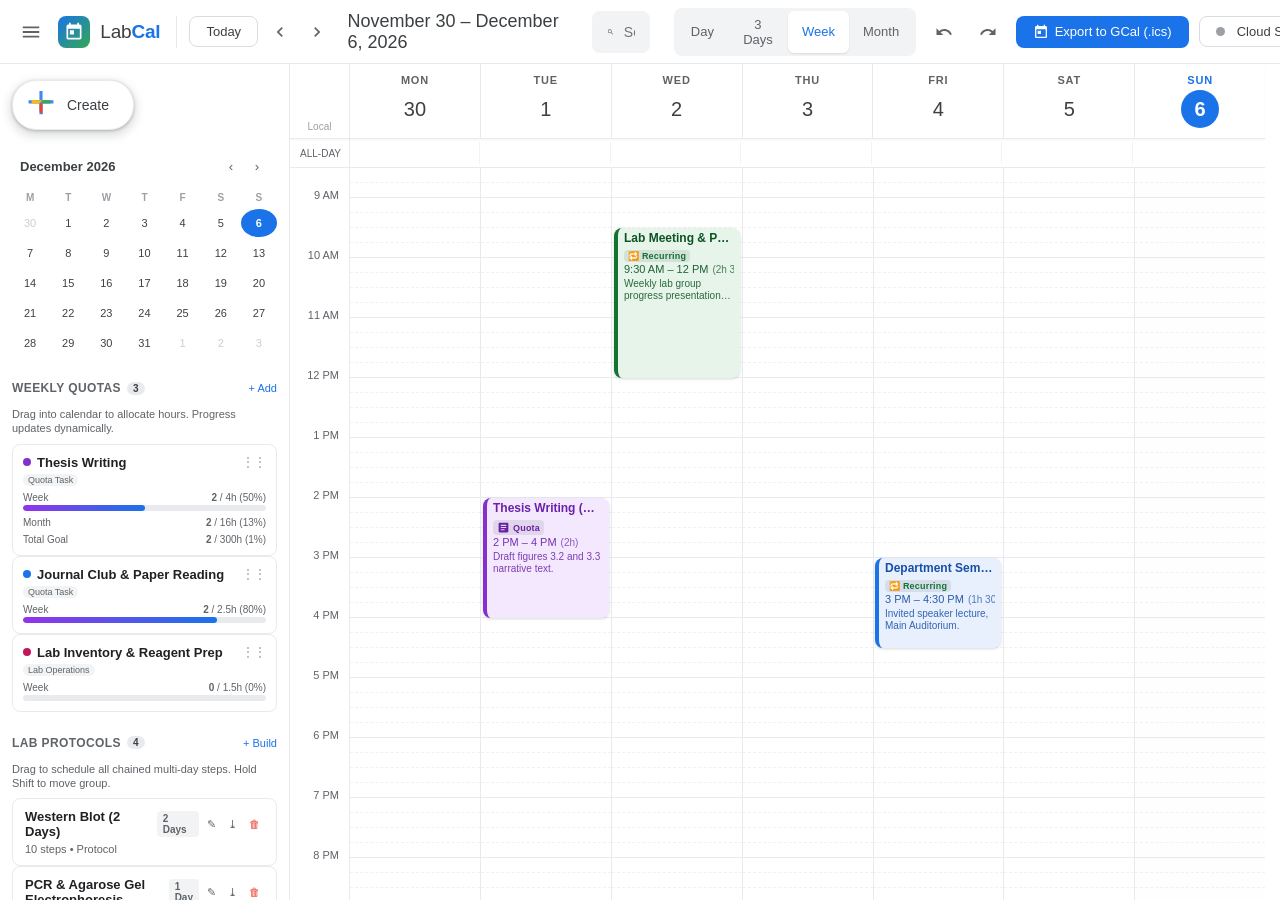
==== commit de6219d3: "Fit and align day columns on narrow screens; add 3-day view On a phone or narrow window, week view h" ====
--- a/index.html
+++ b/index.html
@@ -59,6 +59,7 @@
     <div class="header-right">
       <div class="view-selector">
         <button class="view-btn" data-view="day">Day</button>
+        <button class="view-btn" data-view="3day">3 Days</button>
         <button class="view-btn active" data-view="week">Week</button>
         <button class="view-btn" data-view="month">Month</button>
       </div>
@@ -215,18 +216,26 @@
           <label for="editEventIsAllDay" style="font-size: 13px; font-weight: 500; cursor: pointer; user-select: none;">All day / Multi-day banner event</label>
         </div>
 
-        <div class="form-row-3" id="editEventTimeRow">
-          <div class="form-group">
-            <label>Date</label>
-            <input type="date" class="input-text" id="editEventDate">
-          </div>
-          <div class="form-group">
-            <label>Start Time</label>
-            <input type="time" class="input-text" id="editEventStartTime" step="900">
-          </div>
-          <div class="form-group">
-            <label>End Time</label>
-            <input type="time" class="input-text" id="editEventEndTime" step="900">
+        <div id="editEventTimeRow" style="display: flex; flex-direction: column; gap: 12px;">
+          <div class="form-row-2">
+            <div class="form-group">
+              <label>Start Date</label>
+              <input type="date" class="input-text" id="editEventDate">
+            </div>
+            <div class="form-group">
+              <label>Start Time</label>
+              <input type="time" class="input-text" id="editEventStartTime" step="900">
+            </div>
+          </div>
+          <div class="form-row-2">
+            <div class="form-group">
+              <label>End Date</label>
+              <input type="date" class="input-text" id="editEventEndDateTimed">
+            </div>
+            <div class="form-group">
+              <label>End Time</label>
+              <input type="time" class="input-text" id="editEventEndTime" step="900">
+            </div>
           </div>
         </div>
 
--- a/css/calendar.css
+++ b/css/calendar.css
@@ -28,7 +28,7 @@
   z-index: 10;
   flex-shrink: 0;
   box-shadow: 0 1px 2px rgba(60,64,67,0.05);
-  padding-right: var(--scrollbar-width, 17px);
+  padding-right: var(--scrollbar-width, 0px);
 }
 
 .cal-header-gutter {
@@ -50,10 +50,12 @@
 .cal-day-headers {
   display: flex;
   flex: 1;
+  min-width: 0;
 }
 
 .cal-day-header {
-  flex: 1;
+  flex: 1 1 0;
+  min-width: 0;
   display: flex;
   flex-direction: column;
   align-items: center;
@@ -147,14 +149,19 @@
 .cal-day-columns {
   display: flex;
   flex: 1;
-  position: relative;
-}
-
+  min-width: 0;
+  position: relative;
+}
+
+/* Columns and headers share the same flexible sizing (no fixed minimum), so all days
+   stay visible and aligned at any width. Each column is a size container so event
+   cards can switch to a compact layout when the column is narrow. */
 .cal-day-column {
-  flex: 1;
+  flex: 1 1 0;
+  min-width: 0;
   position: relative;
   border-right: 1px solid var(--google-grey-200);
-  min-width: 100px;
+  container-type: inline-size;
 }
 .cal-day-column:last-child {
   border-right: none;
@@ -224,6 +231,84 @@
 .cal-event-card:hover {
   z-index: 20 !important;
   box-shadow: 0 4px 8px rgba(60,64,67,0.3);
+}
+
+.cal-day-column {
+  --passive-gutter: 26px;
+}
+
+.is-passive-step .event-card-inner {
+  padding-left: 28px;
+}
+
+/* Medium columns (3-day view on phones): badge goes under the title instead of squeezing it */
+@container (max-width: 160px) {
+  .cal-event-card .event-card-header {
+    flex-wrap: wrap;
+  }
+
+  .cal-event-card .event-title {
+    flex-basis: 100%;
+  }
+}
+
+/* Narrow columns (phones, week view in a small window): compact cards with the title only */
+@container (max-width: 90px) {
+  .cal-event-card {
+    --passive-gutter: 6px;
+    padding: 2px 3px;
+  }
+
+  .cal-event-card .event-time-row,
+  .cal-event-card .event-notes-preview,
+  .cal-event-card .protocol-shift-tip,
+  .cal-event-card .step-counter-badge,
+  .cal-event-card .event-continuation,
+  .cal-event-card .passive-left-strip {
+    display: none;
+  }
+
+  .cal-event-card .broken-chain-warning {
+    font-size: 0;
+  }
+
+  .cal-event-card .broken-chain-warning::before {
+    content: 'âš ï¸';
+    font-size: 10px;
+  }
+
+  .is-passive-step .event-card-inner {
+    padding-left: 0;
+  }
+
+  .cal-event-card .event-title {
+    font-size: 10px;
+    line-height: 1.2;
+    white-space: normal;
+    word-break: break-word;
+  }
+}
+
+/* Overnight events: the parts continuing from / into another day have square edges */
+.cal-event-card.continues-before {
+  border-top-left-radius: 0;
+  border-top-right-radius: 0;
+  border-top-style: dashed;
+}
+
+.cal-event-card.continues-after {
+  border-bottom-left-radius: 0;
+  border-bottom-right-radius: 0;
+  border-bottom-style: dashed;
+}
+
+.event-continuation {
+  font-size: 10px;
+  font-style: italic;
+  opacity: 0.8;
+  white-space: nowrap;
+  overflow: hidden;
+  text-overflow: ellipsis;
 }
 
 .cal-event-card.is-being-dragged {
@@ -618,7 +703,7 @@
   z-index: 9;
   flex-shrink: 0;
   min-height: 28px;
-  padding-right: var(--scrollbar-width, 17px);
+  padding-right: var(--scrollbar-width, 0px);
 }
 
 .cal-allday-gutter {
--- a/css/responsive.css
+++ b/css/responsive.css
@@ -10,6 +10,12 @@
   -webkit-user-select: none;
   user-select: none;
   -webkit-touch-callout: none;
+}
+
+/* Vertical scrolling stays native; horizontal swipes are ours (previous / next period) */
+.cal-scroll-body,
+.cal-month-view {
+  touch-action: pan-y;
 }
 
 /* Sidebar item armed for tap-to-place (touch fallback for drag & drop) */
@@ -85,7 +91,13 @@
   }
 
   .view-btn {
-    padding: 6px 8px;
+    padding: 6px 7px;
+    font-size: 12px;
+  }
+
+  /* Keeps the controls on one row; redo stays available as Ctrl+Y / Ctrl+Shift+Z */
+  #redoBtn {
+    display: none;
   }
 
   .btn {
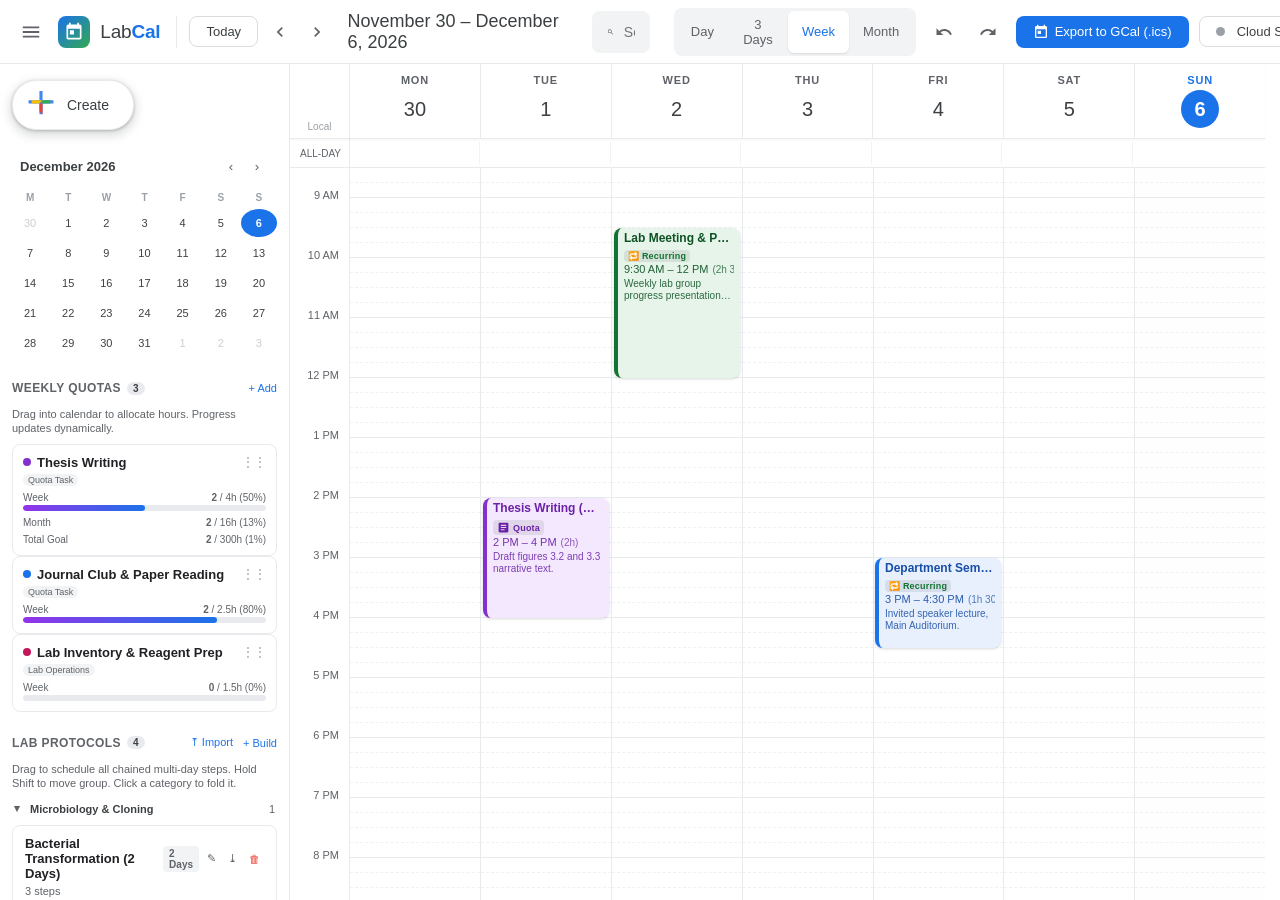
==== commit 630e1f01: "Add protocol import button, protocol categories and LLM instructions The app could read .protocol.js" ====
--- a/index.html
+++ b/index.html
@@ -165,10 +165,13 @@
             <span>Lab Protocols</span>
             <span class="section-badge" id="protocolCountBadge">4</span>
           </div>
-          <button class="section-action-btn" id="buildProtocolLinkBtn">+ Build</button>
+          <div class="section-actions">
+            <button class="section-action-btn" id="importProtocolLinkBtn" title="Import a shared .protocol.json file">⤒ Import</button>
+            <button class="section-action-btn" id="buildProtocolLinkBtn">+ Build</button>
+          </div>
         </div>
         <p style="font-size: 11px; color: var(--google-grey-700); line-height: 1.3;">
-          Drag to schedule all chained multi-day steps. Hold Shift to move group.
+          Drag to schedule all chained multi-day steps. Hold Shift to move group. Click a category to fold it.
         </p>
         <div class="protocols-list" id="sidebarProtocolsList"></div>
       </div>
@@ -319,8 +322,9 @@
 
         <div class="form-row-2">
           <div class="form-group">
-            <label>Category</label>
-            <input type="text" class="input-text" id="protoBuildCategory" value="Molecular Biology">
+            <label>Protocol Category (library folder)</label>
+            <input type="text" class="input-text" id="protoBuildCategory" list="protoBuildCategoryOptions" maxlength="60" placeholder="e.g. Protein Analysis, Cell Culture">
+            <datalist id="protoBuildCategoryOptions"></datalist>
           </div>
           <div class="form-group">
             <label>Description / Overview</label>
@@ -330,7 +334,13 @@
 
         <!-- Live Visual Timeline Preview -->
         <div class="proto-timeline-preview-container">
-          <div class="timeline-preview-heading">Sequential Execution Timeline Preview</div>
+          <div class="timeline-preview-header">
+            <div class="timeline-preview-heading">Timeline Preview</div>
+            <label class="timeline-preview-start">
+              If started at
+              <input type="time" class="input-sm" id="protoBuildPreviewStart" value="09:00" step="900">
+            </label>
+          </div>
           <div id="protoBuildTimelinePreview"></div>
         </div>
 
@@ -340,7 +350,8 @@
             <label style="font-size: 12px; font-weight:700;">Protocol Steps & Gaps</label>
             <button type="button" class="btn btn-secondary btn-sm" id="protoBuildAddStepBtn">+ Add Step</button>
           </div>
-          <div id="protoBuildStepsList" style="display:flex; flex-direction:column; gap:10px;"></div>
+          <div id="protoBuildStepsList" class="proto-steps-list"></div>
+          <button type="button" class="btn btn-outline proto-add-step-bottom" id="protoBuildAddStepBottomBtn">+ Add Step</button>
         </div>
       </div>
       <div class="modal-footer">
@@ -602,7 +613,7 @@
   </div>
 
   <!-- Hidden File Input for Single Protocol Import -->
-  <input type="file" id="protocolFileInput" accept=".json,.protocol.json" class="hidden">
+  <input type="file" id="protocolFileInput" accept=".json,.protocol.json,application/json" multiple class="hidden">
 
   <!-- Cloud Sync & Multi-Device Setup Modal -->
   <div class="modal-overlay hidden" id="cloudSyncModal">
--- a/css/sidebar.css
+++ b/css/sidebar.css
@@ -225,6 +225,71 @@
   text-decoration: underline;
 }
 
+.section-actions {
+  display: flex;
+  align-items: center;
+  gap: 10px;
+}
+
+/* Protocol library grouped by protocol category (foldable) */
+.protocol-category-group {
+  display: flex;
+  flex-direction: column;
+  gap: 6px;
+}
+
+.protocol-category-header {
+  display: flex;
+  align-items: center;
+  gap: 6px;
+  width: 100%;
+  border: none;
+  background: transparent;
+  padding: 4px 2px;
+  font-family: inherit;
+  font-size: 11px;
+  font-weight: 700;
+  color: var(--google-grey-800);
+  cursor: pointer;
+  text-align: left;
+  border-radius: var(--radius-sm);
+}
+.protocol-category-header:hover {
+  background-color: var(--google-grey-100);
+}
+
+.protocol-category-chevron {
+  display: inline-block;
+  width: 10px;
+  color: var(--google-grey-600, var(--google-grey-700));
+  transition: transform 0.15s ease;
+}
+.protocol-category-group.is-collapsed .protocol-category-chevron {
+  transform: rotate(-90deg);
+}
+
+.protocol-category-name {
+  flex: 1;
+  min-width: 0;
+  overflow: hidden;
+  text-overflow: ellipsis;
+  white-space: nowrap;
+}
+
+.protocol-category-count {
+  font-weight: 500;
+  color: var(--google-grey-700);
+}
+
+.protocol-category-items {
+  display: flex;
+  flex-direction: column;
+  gap: 8px;
+}
+.protocol-category-group.is-collapsed .protocol-category-items {
+  display: none;
+}
+
 /* Draggable Weekly Quotas */
 .quota-card {
   background-color: #ffffff;
--- a/css/modal.css
+++ b/css/modal.css
@@ -224,6 +224,136 @@
   display: grid;
   grid-template-columns: repeat(4, 1fr);
   gap: 8px;
+}
+
+.proto-steps-list {
+  display: flex;
+  flex-direction: column;
+  gap: 4px;
+}
+
+.step-card-left {
+  display: flex;
+  align-items: center;
+  gap: 8px;
+  min-width: 0;
+}
+
+/* Grip used to drag a step to a new position (touch-action: none so touch drags don't scroll) */
+.step-drag-handle {
+  border: none;
+  background: transparent;
+  color: var(--google-grey-500);
+  font-size: 14px;
+  letter-spacing: -2px;
+  line-height: 1;
+  padding: 4px 4px;
+  cursor: grab;
+  touch-action: none;
+  border-radius: var(--radius-sm);
+}
+.step-drag-handle:hover {
+  background-color: var(--google-grey-200);
+  color: var(--google-grey-800);
+}
+
+/* Collapsed steps show a one-line summary instead of the form */
+.step-card-summary {
+  display: none;
+  min-width: 0;
+  font-size: 12px;
+  color: var(--google-grey-800);
+  white-space: nowrap;
+  overflow: hidden;
+  text-overflow: ellipsis;
+}
+.step-card-summary span {
+  margin-left: 6px;
+  color: var(--google-grey-700);
+}
+.proto-step-editor-card.is-collapsed .step-card-summary {
+  display: block;
+}
+.proto-step-editor-card.is-collapsed .step-form-grid {
+  display: none;
+}
+
+.duration-input {
+  display: flex;
+  align-items: center;
+  gap: 4px;
+  font-size: 11px;
+  color: var(--google-grey-700);
+}
+.duration-input .input-sm {
+  width: 56px;
+  min-width: 0;
+}
+
+/* "+" between steps */
+.step-insert-btn {
+  align-self: center;
+  width: 26px;
+  height: 18px;
+  border: 1px dashed var(--google-grey-300);
+  border-radius: 9px;
+  background: #ffffff;
+  color: var(--google-grey-700);
+  font-size: 13px;
+  line-height: 1;
+  cursor: pointer;
+  opacity: 0.6;
+  transition: opacity 0.15s ease;
+}
+.step-insert-btn:hover,
+.step-insert-btn:focus-visible {
+  opacity: 1;
+  border-color: var(--google-blue);
+  color: var(--google-blue);
+}
+
+.proto-add-step-bottom {
+  align-self: stretch;
+  justify-content: center;
+  border-style: dashed;
+}
+
+/* While reordering: dragged card floats, a placeholder marks the drop position */
+.proto-step-editor-card.is-dragging {
+  box-shadow: var(--shadow-lg);
+  opacity: 0.95;
+  cursor: grabbing;
+  pointer-events: none;
+}
+.step-drop-placeholder {
+  border: 2px dashed var(--google-blue);
+  border-radius: var(--radius-md);
+  background-color: var(--google-blue-light);
+}
+.proto-steps-list.is-reordering .step-insert-btn {
+  visibility: hidden;
+}
+
+.timeline-preview-header {
+  display: flex;
+  align-items: center;
+  justify-content: space-between;
+  gap: 8px;
+  flex-wrap: wrap;
+}
+
+.timeline-preview-start {
+  display: flex;
+  align-items: center;
+  gap: 6px;
+  font-size: 11px;
+  color: var(--google-grey-700);
+}
+
+@media (max-width: 768px) {
+  .step-form-grid {
+    grid-template-columns: 1fr 1fr;
+  }
 }
 
 /* Timeline Live Preview in Builder */
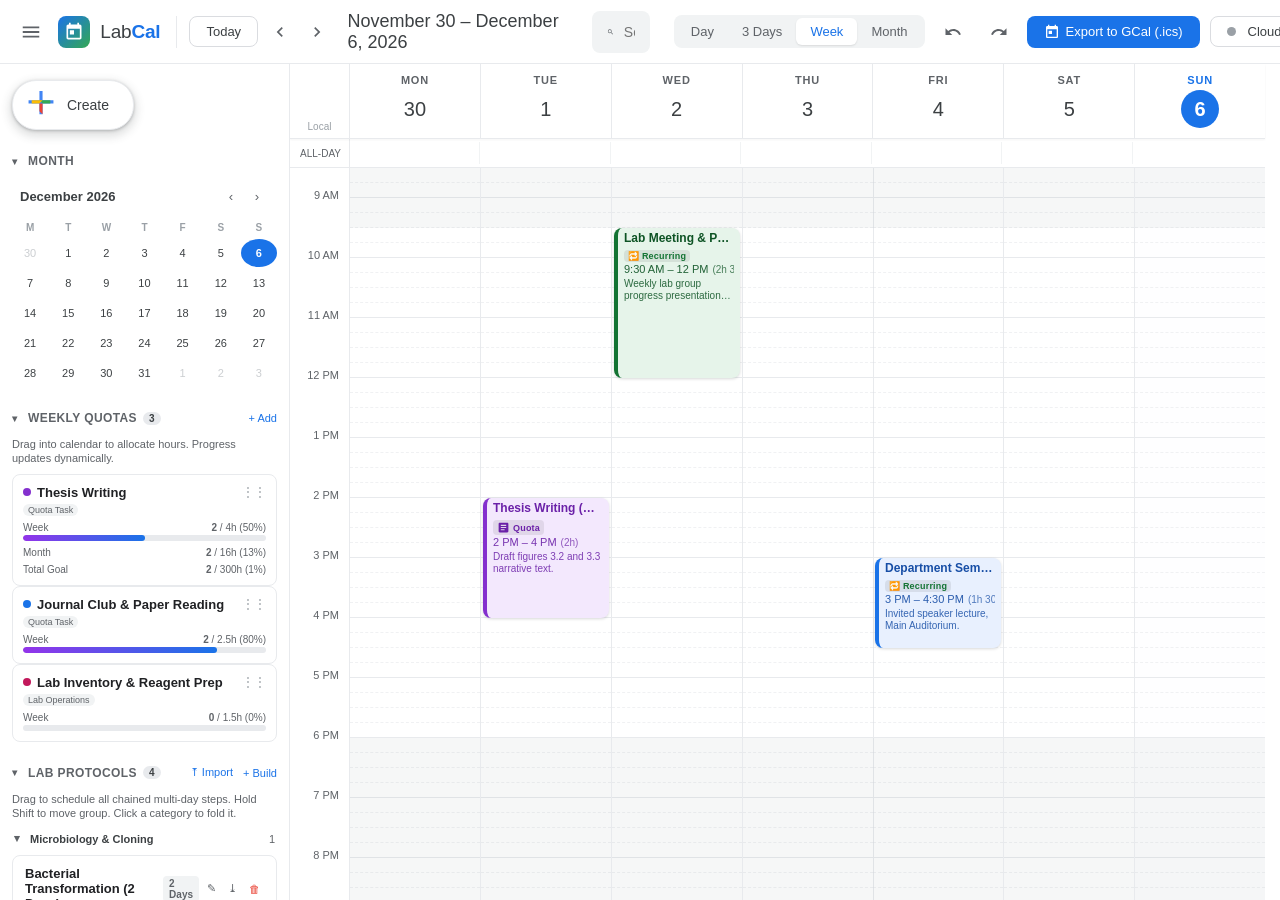
==== commit a34d48bb: "Foldable sidebar sections, working-hours shading, hide passive steps - Every sidebar section (month," ====
--- a/index.html
+++ b/index.html
@@ -140,28 +140,41 @@
         </div>
       </div>
 
+      <!-- Every section folds by clicking its header (state remembered per device) -->
+
       <!-- Mini Calendar Datepicker Widget -->
-      <div class="mini-calendar-widget" id="miniCalendarWidget"></div>
+      <div class="sidebar-section" data-section="mini-calendar">
+        <div class="sidebar-section-header" role="button" tabindex="0" aria-expanded="true">
+          <div class="sidebar-section-title"><span class="section-chevron">▾</span><span>Month</span></div>
+        </div>
+        <div class="sidebar-section-body">
+          <div class="mini-calendar-widget" id="miniCalendarWidget"></div>
+        </div>
+      </div>
 
       <!-- Weekly Quotas & Flexible Tasks Section -->
-      <div class="sidebar-section">
-        <div class="sidebar-section-header">
+      <div class="sidebar-section" data-section="quotas">
+        <div class="sidebar-section-header" role="button" tabindex="0" aria-expanded="true">
           <div class="sidebar-section-title">
+            <span class="section-chevron">▾</span>
             <span>Weekly Quotas</span>
             <span class="section-badge" id="quotaCountBadge">3</span>
           </div>
           <button class="section-action-btn" id="addQuotaLinkBtn">+ Add</button>
         </div>
-        <p style="font-size: 11px; color: var(--google-grey-700); line-height: 1.3;">
-          Drag into calendar to allocate hours. Progress updates dynamically.
-        </p>
-        <div class="quotas-list" id="sidebarQuotasList"></div>
+        <div class="sidebar-section-body">
+          <p style="font-size: 11px; color: var(--google-grey-700); line-height: 1.3;">
+            Drag into calendar to allocate hours. Progress updates dynamically.
+          </p>
+          <div class="quotas-list" id="sidebarQuotasList"></div>
+        </div>
       </div>
 
       <!-- Protocol Templates Library Section -->
-      <div class="sidebar-section">
-        <div class="sidebar-section-header">
+      <div class="sidebar-section" data-section="protocols">
+        <div class="sidebar-section-header" role="button" tabindex="0" aria-expanded="true">
           <div class="sidebar-section-title">
+            <span class="section-chevron">▾</span>
             <span>Lab Protocols</span>
             <span class="section-badge" id="protocolCountBadge">4</span>
           </div>
@@ -170,28 +183,57 @@
             <button class="section-action-btn" id="buildProtocolLinkBtn">+ Build</button>
           </div>
         </div>
-        <p style="font-size: 11px; color: var(--google-grey-700); line-height: 1.3;">
-          Drag to schedule all chained multi-day steps. Hold Shift to move group. Click a category to fold it.
-        </p>
-        <div class="protocols-list" id="sidebarProtocolsList"></div>
+        <div class="sidebar-section-body">
+          <p style="font-size: 11px; color: var(--google-grey-700); line-height: 1.3;">
+            Drag to schedule all chained multi-day steps. Hold Shift to move group. Click a category to fold it.
+          </p>
+          <div class="protocols-list" id="sidebarProtocolsList"></div>
+        </div>
       </div>
 
       <!-- Quick Event Classes (Single Drag Chips) -->
-      <div class="sidebar-section">
-        <div class="sidebar-section-header">
-          <div class="sidebar-section-title">Quick Event Classes</div>
+      <div class="sidebar-section" data-section="quick-classes">
+        <div class="sidebar-section-header" role="button" tabindex="0" aria-expanded="true">
+          <div class="sidebar-section-title"><span class="section-chevron">▾</span><span>Quick Event Classes</span></div>
           <button class="section-action-btn" id="addQuickClassLinkBtn">+ New</button>
         </div>
-        <div class="event-classes-grid" id="sidebarEventClassesGrid"></div>
+        <div class="sidebar-section-body">
+          <div class="event-classes-grid" id="sidebarEventClassesGrid"></div>
+        </div>
       </div>
 
       <!-- Category Filter Toggles -->
-      <div class="sidebar-section">
-        <div class="sidebar-section-header">
-          <div class="sidebar-section-title">Filter Calendars</div>
+      <div class="sidebar-section" data-section="filters">
+        <div class="sidebar-section-header" role="button" tabindex="0" aria-expanded="true">
+          <div class="sidebar-section-title"><span class="section-chevron">▾</span><span>Filter Calendars</span></div>
           <button class="section-action-btn" id="addCategoryLinkBtn">+ New</button>
         </div>
-        <div class="category-filters-list" id="sidebarCategoryFilters"></div>
+        <div class="sidebar-section-body">
+          <div class="category-filters-list" id="sidebarCategoryFilters"></div>
+        </div>
+      </div>
+
+      <!-- Display Options -->
+      <div class="sidebar-section" data-section="display">
+        <div class="sidebar-section-header" role="button" tabindex="0" aria-expanded="true">
+          <div class="sidebar-section-title"><span class="section-chevron">▾</span><span>Display</span></div>
+        </div>
+        <div class="sidebar-section-body display-options">
+          <label class="display-option">
+            <input type="checkbox" id="showPassiveToggle" checked>
+            <span>Show passive / incubation steps</span>
+          </label>
+          <label class="display-option">
+            <input type="checkbox" id="highlightWorkingHoursToggle" checked>
+            <span>Shade outside working hours</span>
+          </label>
+          <div class="display-option working-hours-row">
+            <span>Working hours</span>
+            <input type="time" class="input-sm" id="workingHoursStart" value="09:30" step="900" aria-label="Working hours start">
+            <span>–</span>
+            <input type="time" class="input-sm" id="workingHoursEnd" value="18:00" step="900" aria-label="Working hours end">
+          </div>
+        </div>
       </div>
     </aside>
 
--- a/css/main.css
+++ b/css/main.css
@@ -210,6 +210,7 @@
   border-radius: 6px;
   cursor: pointer;
   transition: all 0.15s ease;
+  white-space: nowrap;
 }
 
 .view-btn.active {
--- a/css/calendar.css
+++ b/css/calendar.css
@@ -165,6 +165,16 @@
 }
 .cal-day-column:last-child {
   border-right: none;
+}
+
+/* Hours outside the working day: a light tint behind events, clicks pass through */
+.off-hours-shade {
+  position: absolute;
+  left: 0;
+  right: 0;
+  background-color: rgba(60, 64, 67, 0.045);
+  pointer-events: none;
+  z-index: 0;
 }
 
 .cal-day-column.is-today-col {
--- a/css/sidebar.css
+++ b/css/sidebar.css
@@ -205,6 +205,69 @@
   gap: 6px;
 }
 
+/* Foldable sidebar sections */
+.sidebar-section-header {
+  border-radius: var(--radius-sm);
+}
+.sidebar-section-header:hover {
+  background-color: var(--google-grey-50);
+}
+.sidebar-section-header:focus-visible {
+  outline: 2px solid var(--google-blue);
+  outline-offset: 1px;
+}
+
+.section-chevron {
+  display: inline-block;
+  width: 10px;
+  font-size: 10px;
+  transition: transform 0.15s ease;
+}
+
+.sidebar-section-body {
+  display: flex;
+  flex-direction: column;
+  gap: 8px;
+}
+
+.sidebar-section.is-collapsed .sidebar-section-body {
+  display: none;
+}
+
+.sidebar-section.is-collapsed .section-chevron {
+  transform: rotate(-90deg);
+}
+
+/* Display options */
+.display-options {
+  gap: 6px;
+}
+
+.display-option {
+  display: flex;
+  align-items: center;
+  gap: 8px;
+  font-size: 12px;
+  color: var(--google-grey-800);
+  cursor: pointer;
+}
+
+.display-option input[type="checkbox"] {
+  accent-color: var(--google-blue);
+  width: 14px;
+  height: 14px;
+}
+
+.working-hours-row {
+  cursor: default;
+  flex-wrap: wrap;
+  gap: 6px;
+}
+
+.working-hours-row .input-sm {
+  width: 92px;
+}
+
 .section-badge {
   background-color: var(--google-grey-200);
   border-radius: 10px;
